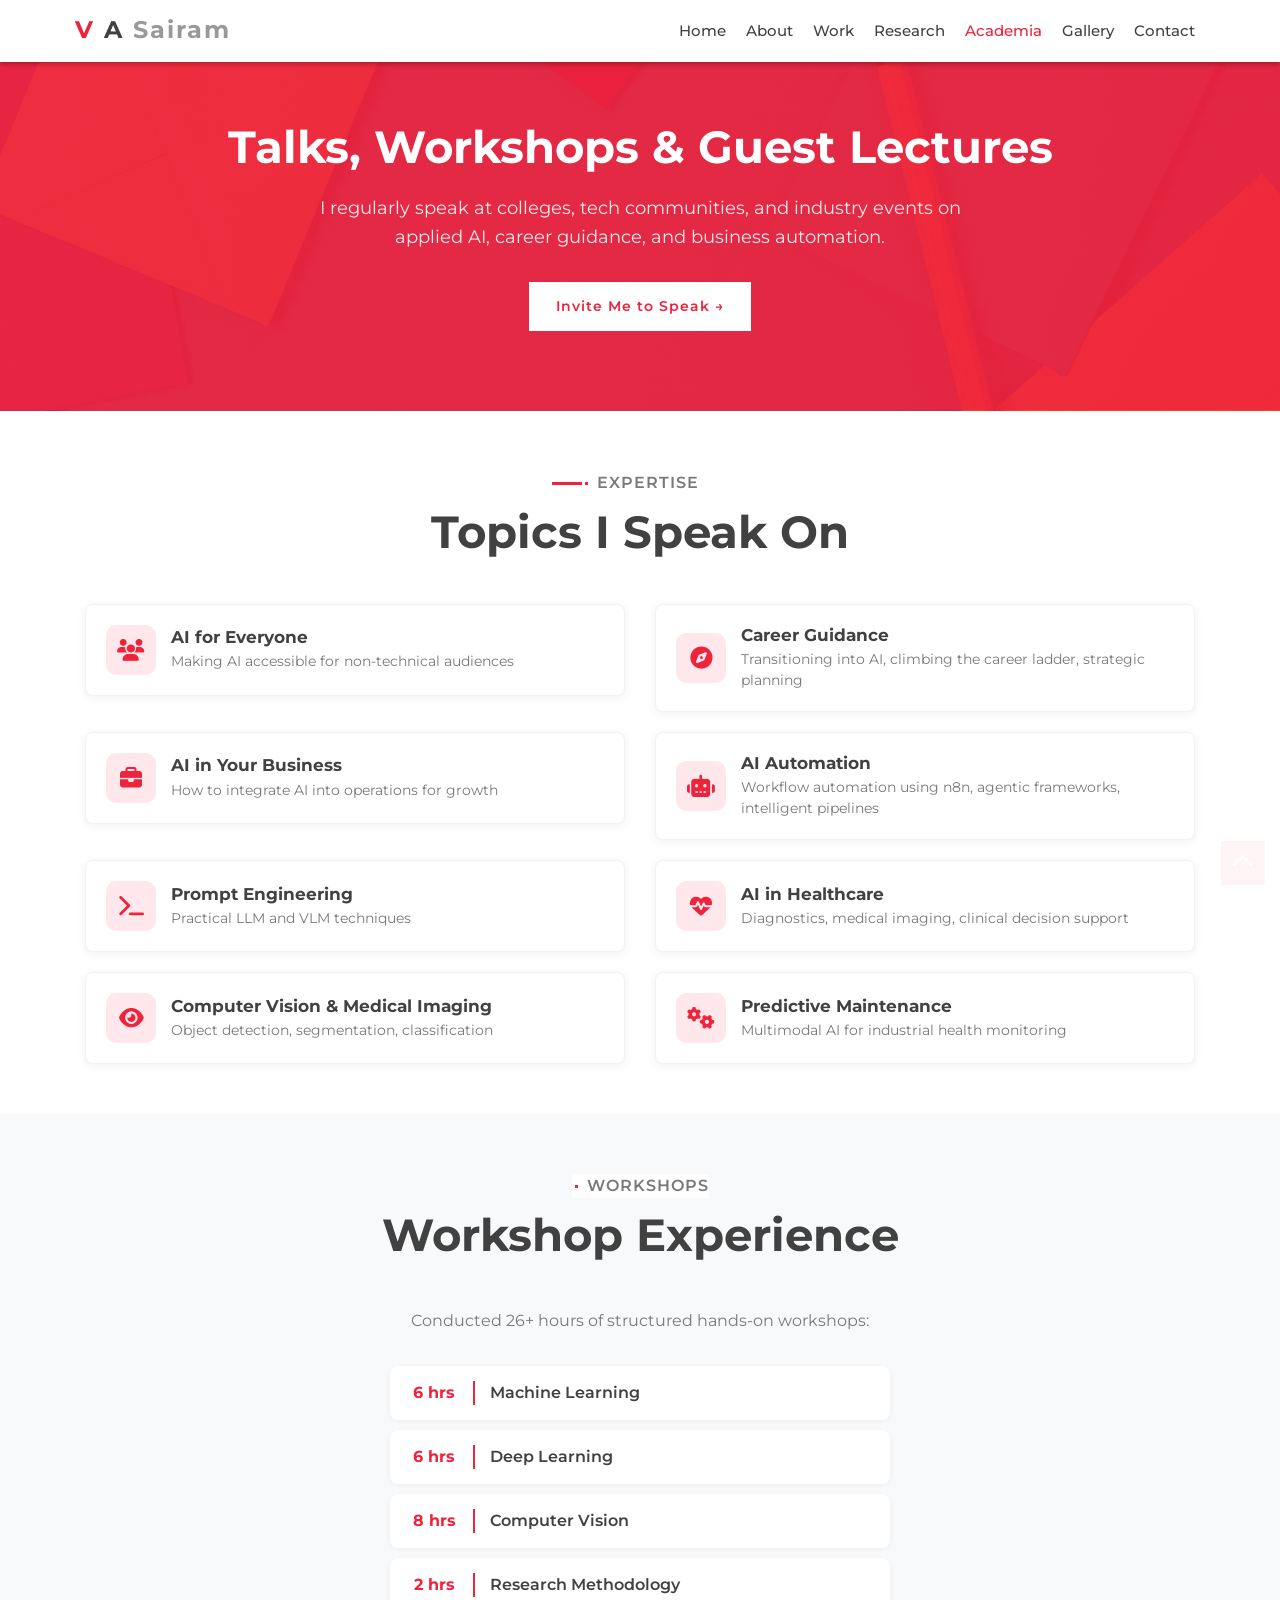
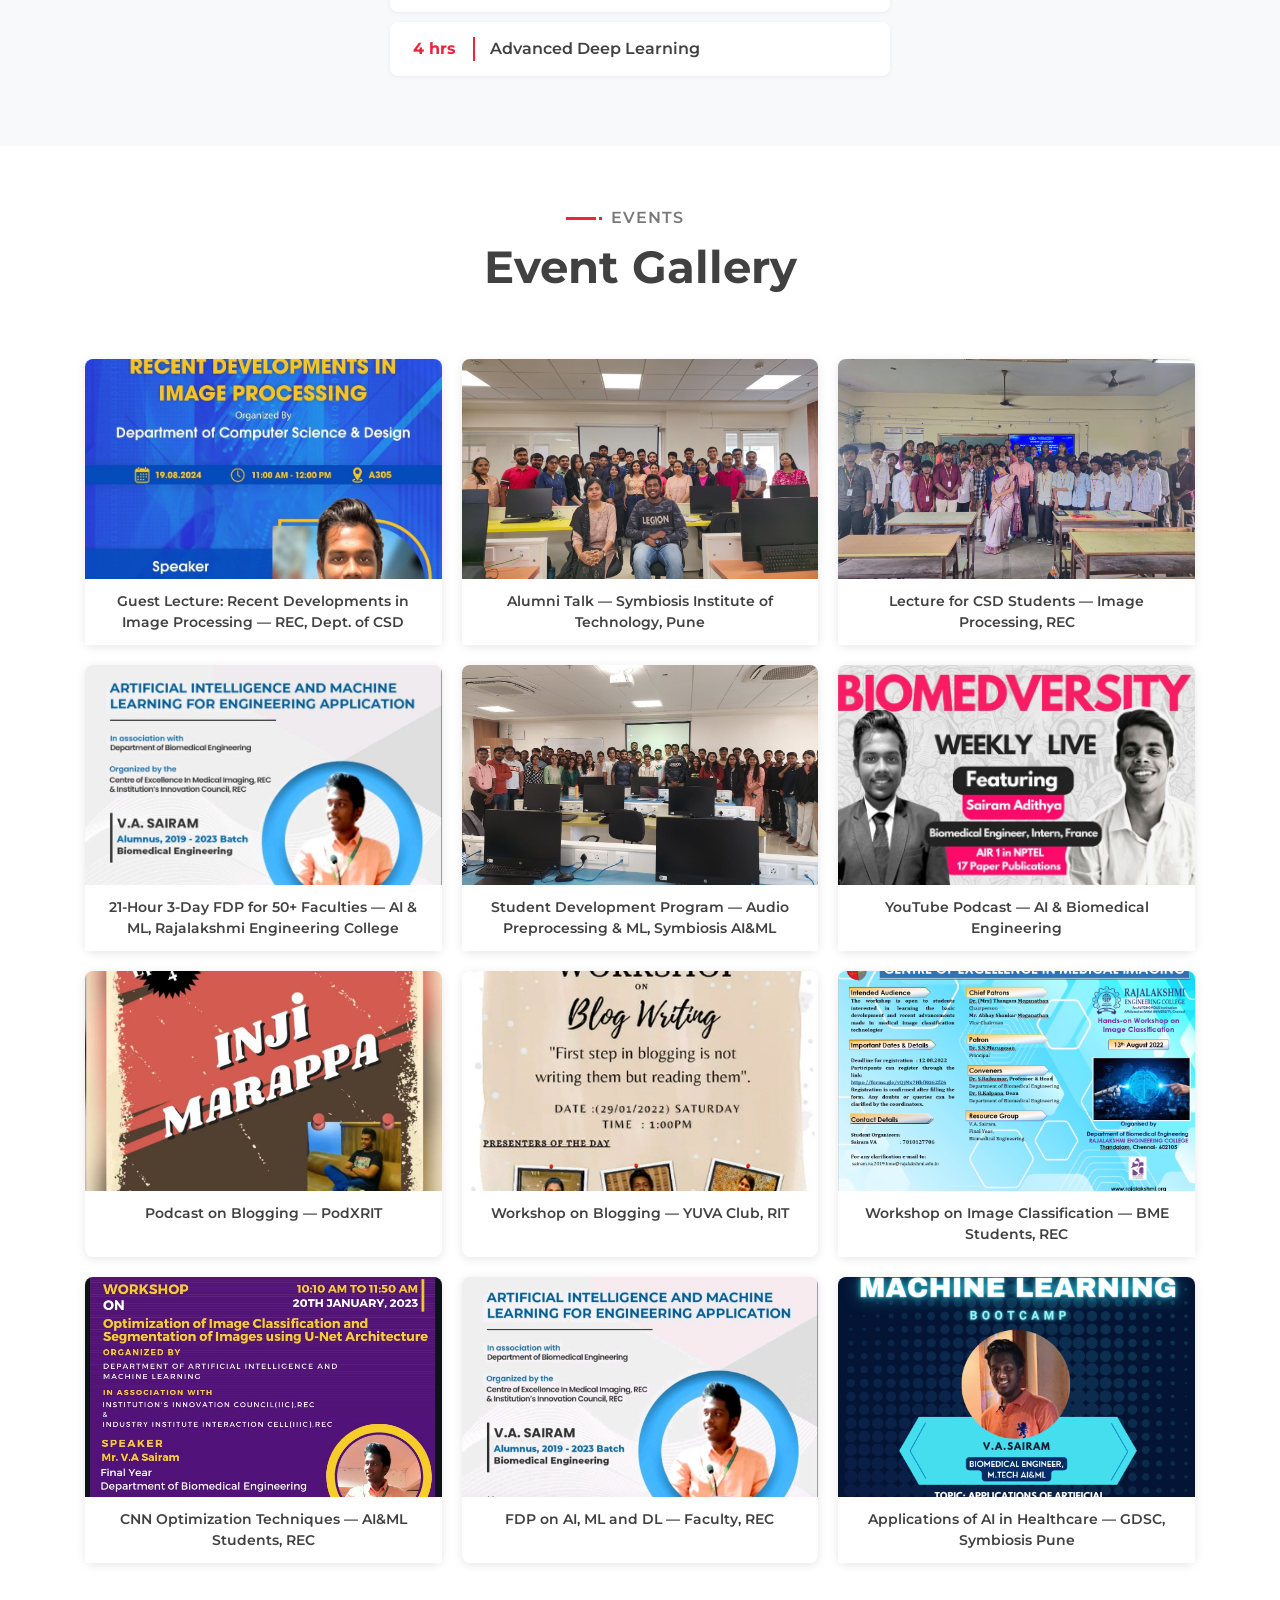
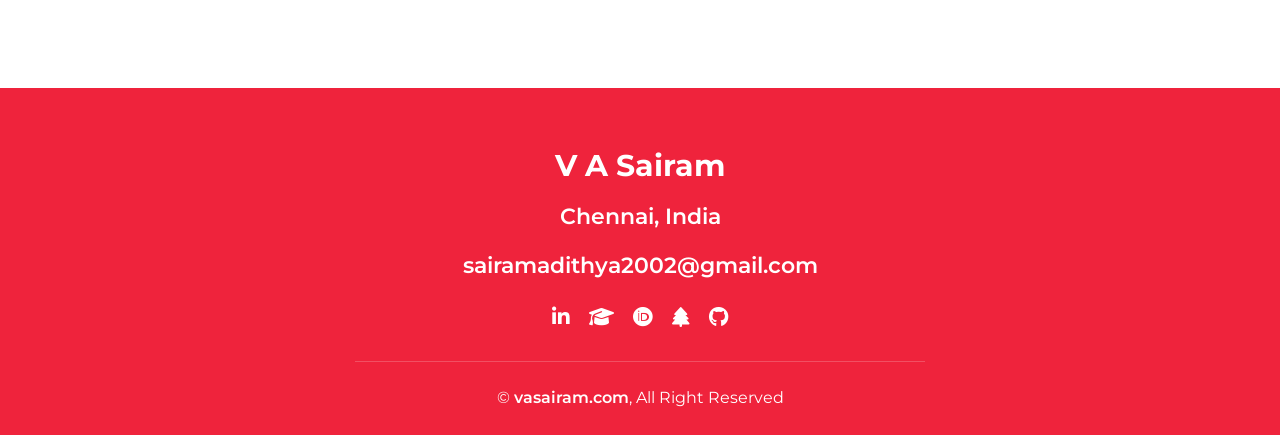
==== academia.html @ c2f7ed70 "Complete portfolio overhaul: academia page, flip card hero, hover galleries - Nav: multi-color anima" ====
<!DOCTYPE html>
<html lang="en">
    <head>
        <meta charset="utf-8">
        <title>Academia — V A Sairam | Talks, Workshops &amp; Guest Lectures</title>
        <meta content="width=device-width, initial-scale=1.0" name="viewport">
        <meta content="V A Sairam — Academic talks, workshops, guest lectures on AI, ML, healthcare, business automation. 26+ hours of structured workshops. Available for speaking engagements." name="description">

        <!-- Favicon -->
        <link href="img/favicon.ico" rel="icon">

        <!-- Google Font -->
        <link href="https://fonts.googleapis.com/css2?family=Montserrat:wght@300;400;500;600;700&display=swap" rel="stylesheet">

        <!-- CSS Libraries -->
        <link href="https://stackpath.bootstrapcdn.com/bootstrap/4.4.1/css/bootstrap.min.css" rel="stylesheet">
        <link href="https://cdnjs.cloudflare.com/ajax/libs/font-awesome/6.5.0/css/all.min.css" rel="stylesheet">
        <link href="lib/animate/animate.min.css" rel="stylesheet">
        <link href="lib/owlcarousel/assets/owl.carousel.min.css" rel="stylesheet">
        <link href="lib/lightbox/css/lightbox.min.css" rel="stylesheet">

        <!-- Template Stylesheet -->
        <link href="css/style.css" rel="stylesheet">
    </head>

    <body>
        <!-- Nav Bar Start -->
        <div class="navbar navbar-expand-lg bg-light navbar-light nav-sticky">
            <div class="container-fluid">
                <a href="index.html" class="navbar-brand logo-animated">
                    <span class="logo-v">V</span> <span class="logo-a">A</span> <span class="logo-sairam">Sairam</span>
                </a>
                <button type="button" class="navbar-toggler" data-toggle="collapse" data-target="#navbarCollapse">
                    <span class="navbar-toggler-icon"></span>
                </button>
                <div class="collapse navbar-collapse justify-content-between" id="navbarCollapse">
                    <div class="navbar-nav ml-auto">
                        <a href="index.html#home" class="nav-item nav-link">Home</a>
                        <a href="index.html#about" class="nav-item nav-link">About</a>
                        <a href="index.html#experience" class="nav-item nav-link">Work</a>
                        <a href="index.html#research" class="nav-item nav-link">Research</a>
                        <a href="academia.html" class="nav-item nav-link active">Academia</a>
                        <a href="index.html#gallery" class="nav-item nav-link">Gallery</a>
                        <a href="index.html#contact" class="nav-item nav-link">Contact</a>
                    </div>
                </div>
            </div>
        </div>
        <!-- Nav Bar End -->

        <!-- Header Section Start -->
        <div class="academia-hero">
            <div class="container text-center">
                <h1>Talks, Workshops &amp; Guest Lectures</h1>
                <p class="academia-hero-subtitle">I regularly speak at colleges, tech communities, and industry events on applied AI, career guidance, and business automation.</p>
                <a class="btn" href="index.html#contact">Invite Me to Speak &rarr;</a>
            </div>
        </div>
        <!-- Header Section End -->

        <!-- Topics Section Start -->
        <div class="academia-topics">
            <div class="container">
                <div class="section-header text-center">
                    <p>Expertise</p>
                    <h2>Topics I Speak On</h2>
                </div>
                <div class="row">
                    <div class="col-lg-6 col-md-6">
                        <div class="topic-card">
                            <div class="topic-icon"><i class="fas fa-users"></i></div>
                            <div class="topic-text">
                                <h3>AI for Everyone</h3>
                                <p>Making AI accessible for non-technical audiences</p>
                            </div>
                        </div>
                    </div>
                    <div class="col-lg-6 col-md-6">
                        <div class="topic-card">
                            <div class="topic-icon"><i class="fas fa-compass"></i></div>
                            <div class="topic-text">
                                <h3>Career Guidance</h3>
                                <p>Transitioning into AI, climbing the career ladder, strategic planning</p>
                            </div>
                        </div>
                    </div>
                    <div class="col-lg-6 col-md-6">
                        <div class="topic-card">
                            <div class="topic-icon"><i class="fas fa-briefcase"></i></div>
                            <div class="topic-text">
                                <h3>AI in Your Business</h3>
                                <p>How to integrate AI into operations for growth</p>
                            </div>
                        </div>
                    </div>
                    <div class="col-lg-6 col-md-6">
                        <div class="topic-card">
                            <div class="topic-icon"><i class="fas fa-robot"></i></div>
                            <div class="topic-text">
                                <h3>AI Automation</h3>
                                <p>Workflow automation using n8n, agentic frameworks, intelligent pipelines</p>
                            </div>
                        </div>
                    </div>
                    <div class="col-lg-6 col-md-6">
                        <div class="topic-card">
                            <div class="topic-icon"><i class="fas fa-terminal"></i></div>
                            <div class="topic-text">
                                <h3>Prompt Engineering</h3>
                                <p>Practical LLM and VLM techniques</p>
                            </div>
                        </div>
                    </div>
                    <div class="col-lg-6 col-md-6">
                        <div class="topic-card">
                            <div class="topic-icon"><i class="fas fa-heartbeat"></i></div>
                            <div class="topic-text">
                                <h3>AI in Healthcare</h3>
                                <p>Diagnostics, medical imaging, clinical decision support</p>
                            </div>
                        </div>
                    </div>
                    <div class="col-lg-6 col-md-6">
                        <div class="topic-card">
                            <div class="topic-icon"><i class="fas fa-eye"></i></div>
                            <div class="topic-text">
                                <h3>Computer Vision &amp; Medical Imaging</h3>
                                <p>Object detection, segmentation, classification</p>
                            </div>
                        </div>
                    </div>
                    <div class="col-lg-6 col-md-6">
                        <div class="topic-card">
                            <div class="topic-icon"><i class="fas fa-cogs"></i></div>
                            <div class="topic-text">
                                <h3>Predictive Maintenance</h3>
                                <p>Multimodal AI for industrial health monitoring</p>
                            </div>
                        </div>
                    </div>
                </div>
            </div>
        </div>
        <!-- Topics Section End -->

        <!-- Workshop Experience Start -->
        <div class="workshop-experience">
            <div class="container">
                <div class="section-header text-center">
                    <p>Workshops</p>
                    <h2>Workshop Experience</h2>
                </div>
                <p class="text-center" style="font-size: 16px; color: #797979; max-width: 700px; margin: 0 auto 30px; line-height: 1.8;">
                    Conducted 26+ hours of structured hands-on workshops:
                </p>
                <div class="row justify-content-center">
                    <div class="col-lg-8">
                        <div class="workshop-list">
                            <div class="workshop-item">
                                <div class="workshop-hours">6 hrs</div>
                                <div class="workshop-name">Machine Learning</div>
                            </div>
                            <div class="workshop-item">
                                <div class="workshop-hours">6 hrs</div>
                                <div class="workshop-name">Deep Learning</div>
                            </div>
                            <div class="workshop-item">
                                <div class="workshop-hours">8 hrs</div>
                                <div class="workshop-name">Computer Vision</div>
                            </div>
                            <div class="workshop-item">
                                <div class="workshop-hours">2 hrs</div>
                                <div class="workshop-name">Research Methodology</div>
                            </div>
                            <div class="workshop-item">
                                <div class="workshop-hours">4 hrs</div>
                                <div class="workshop-name">Advanced Deep Learning</div>
                            </div>
                        </div>
                    </div>
                </div>
            </div>
        </div>
        <!-- Workshop Experience End -->

        <!-- Event Gallery Start -->
        <div class="event-gallery">
            <div class="container">
                <div class="section-header text-center">
                    <p>Events</p>
                    <h2>Event Gallery</h2>
                </div>
                <div class="gallery-grid">
                    <div class="gallery-item">
                        <img src="img/guest-lecture-image-processing.png" alt="Guest Lecture" loading="lazy">
                        <div class="caption">Guest Lecture: Recent Developments in Image Processing — REC, Dept. of CSD</div>
                    </div>
                    <div class="gallery-item">
                        <img src="img/symbi-alumni-lecture.jpeg" alt="Alumni Talk" loading="lazy">
                        <div class="caption">Alumni Talk — Symbiosis Institute of Technology, Pune</div>
                    </div>
                    <div class="gallery-item">
                        <img src="img/csd-image-processing-lecture.jpeg" alt="CSD Lecture" loading="lazy">
                        <div class="caption">Lecture for CSD Students — Image Processing, REC</div>
                    </div>
                    <div class="gallery-item">
                        <img src="img/fdp-aiml.jpg" alt="FDP AI&ML" loading="lazy">
                        <div class="caption">21-Hour 3-Day FDP for 50+ Faculties — AI &amp; ML, Rajalakshmi Engineering College</div>
                    </div>
                    <div class="gallery-item">
                        <img src="img/sdp-audio-processing.jpg" alt="SDP Audio" loading="lazy">
                        <div class="caption">Student Development Program — Audio Preprocessing &amp; ML, Symbiosis AI&amp;ML</div>
                    </div>
                    <div class="gallery-item">
                        <img src="img/my-podcast.jpg" alt="Podcast" loading="lazy">
                        <div class="caption">YouTube Podcast — AI &amp; Biomedical Engineering</div>
                    </div>
                    <div class="gallery-item">
                        <img src="img/brochure-1.jpg" alt="Podcast Brochure" loading="lazy">
                        <div class="caption">Podcast on Blogging — PodXRIT</div>
                    </div>
                    <div class="gallery-item">
                        <img src="img/brochure-2.png" alt="Workshop Brochure" loading="lazy">
                        <div class="caption">Workshop on Blogging — YUVA Club, RIT</div>
                    </div>
                    <div class="gallery-item">
                        <img src="img/brochure-3.png" alt="Workshop Brochure" loading="lazy">
                        <div class="caption">Workshop on Image Classification — BME Students, REC</div>
                    </div>
                    <div class="gallery-item">
                        <img src="img/brochure-4.jpg" alt="CNN Brochure" loading="lazy">
                        <div class="caption">CNN Optimization Techniques — AI&amp;ML Students, REC</div>
                    </div>
                    <div class="gallery-item">
                        <img src="img/brochure-5.jpg" alt="FDP Brochure" loading="lazy">
                        <div class="caption">FDP on AI, ML and DL — Faculty, REC</div>
                    </div>
                    <div class="gallery-item">
                        <img src="img/brochure-6.png" alt="GDSC Talk" loading="lazy">
                        <div class="caption">Applications of AI in Healthcare — GDSC, Symbiosis Pune</div>
                    </div>
                </div>
            </div>
        </div>
        <!-- Event Gallery End -->

        <!-- Footer Start -->
        <div class="footer wow fadeIn" data-wow-delay="0.3s">
            <div class="container-fluid">
                <div class="container">
                    <div class="footer-info">
                        <h2>V A Sairam</h2>
                        <h3>Chennai, India</h3>
                        <div class="footer-menu">
                            <p>sairamadithya2002@gmail.com</p>
                        </div>
                        <div class="footer-social">
                            <a href="https://www.linkedin.com/in/sairamadithya/" target="_blank"><i class="fab fa-linkedin-in"></i></a>
                            <a href="https://scholar.google.com/citations?user=adjGK0oAAAAJ&hl=en&oi=ao" target="_blank"><i class="fas fa-graduation-cap"></i></a>
                            <a href="https://orcid.org/0000-0003-0550-8244" target="_blank"><i class="fab fa-orcid"></i></a>
                            <a href="https://linktr.ee/sairamadithya" target="_blank"><i class="fas fa-tree"></i></a>
                            <a href="https://github.com/sairamadithya" target="_blank"><i class="fab fa-github"></i></a>
                        </div>
                    </div>
                </div>
                <div class="container copyright">
                    <p>&copy; <a href="#">vasairam.com</a>, All Right Reserved</p>
                </div>
            </div>
        </div>
        <!-- Footer End -->

        <a href="#" class="btn back-to-top"><i class="fa fa-chevron-up"></i></a>

        <!-- JavaScript Libraries -->
        <script src="https://code.jquery.com/jquery-3.4.1.min.js"></script>
        <script src="https://stackpath.bootstrapcdn.com/bootstrap/4.4.1/js/bootstrap.bundle.min.js"></script>
        <script src="lib/easing/easing.min.js"></script>
        <script src="lib/wow/wow.min.js"></script>
        <script src="lib/waypoints/waypoints.min.js"></script>
        <script src="lib/lightbox/js/lightbox.min.js"></script>

        <script>
            // Init WOW.js
            new WOW().init();

            // Back to top
            $(window).scroll(function () {
                if ($(this).scrollTop() > 200) {
                    $('.back-to-top').fadeIn('slow');
                } else {
                    $('.back-to-top').fadeOut('slow');
                }
            });
            $('.back-to-top').click(function () {
                $('html, body').animate({scrollTop: 0}, 1500, 'easeInOutExpo');
                return false;
            });
        </script>
    </body>
</html>
---- css/style.css ----
/*******************************/
/********* General CSS *********/
/*******************************/
body {
    color: #797979;
    background: #ffffff;
    font-family: 'Montserrat', sans-serif;
}

h1,
h2,
h3,
h4,
h5,
h6 {
    color: #414141;
}

a {
    color: #313131;
    transition: .3s;
}

a:hover,
a:active,
a:focus {
    color: #EF233C;
    outline: none;
    text-decoration: none;
}

.btn:focus,
.form-control:focus {
    box-shadow: none;
}

.container-fluid {
    max-width: 1366px;
}

.btn {
    padding: 12px 25px;
    font-size: 14px;
    font-weight: 600;
    letter-spacing: 1px;
    color: #ffffff;
    background: #EF233C;
    border: 2px solid transparent;
    border-radius: 0;
    box-shadow: inset 0 0 0 50px #EF233C;
    transition: ease-out 0.3s;
    -webkit-transition: ease-out 0.3s;
    -moz-transition: ease-out 0.3s;
}

.btn:hover {
    color: #EF233C;
    background: transparent;
    box-shadow: inset 0 0 0 0 #EF233C;
    border-color: #EF233C;
}

.btn-ghost {
    color: #EF233C;
    background: transparent;
    border: 2px solid #EF233C;
    box-shadow: none;
}

.btn-ghost:hover {
    color: #ffffff;
    background: #EF233C;
    box-shadow: inset 0 0 0 50px #EF233C;
    border-color: #EF233C;
}

#loader {
    position: fixed;
    top: 0;
    right: 0;
    bottom: 0;
    left: 0;
    display: flex;
    align-items: center;
    justify-content: center;
    background: #ffffff;
    opacity: 0;
    visibility: hidden;
    -webkit-transition: opacity .3s ease-out, visibility 0s linear .3s;
    -o-transition: opacity .3s ease-out, visibility 0s linear .3s;
    transition: opacity .3s ease-out, visibility 0s linear .3s;
    z-index: 999;
}

#loader.show {
    -webkit-transition: opacity .6s ease-out, visibility 0s linear 0s;
    -o-transition: opacity .6s ease-out, visibility 0s linear 0s;
    transition: opacity .6s ease-out, visibility 0s linear 0s;
    visibility: visible;
    opacity: 1;
}

#loader .loader {
    position: relative;
    width: 45px;
    height: 45px;
    border: 5px solid #dddddd;
    border-top: 5px solid #EF233C;
    border-radius: 50%;
    -webkit-animation: spin 2s linear infinite;
    animation: spin 2s linear infinite;
}

@-webkit-keyframes spin {
    0% { -webkit-transform: rotate(0deg); }
    100% { -webkit-transform: rotate(360deg); }
}

@keyframes spin {
    0% { transform: rotate(0deg); }
    100% { transform: rotate(360deg); }
}

.back-to-top {
    position: fixed;
    display: none;
    width: 44px;
    height: 44px;
    padding: 8px 0;
    text-align: center;
    line-height: 1;
    font-size: 22px;
    right: 15px;
    bottom: 15px;
    z-index: 9;
}

.back-to-top i {
    color: #ffffff;
}

.back-to-top:hover i {
    color: #414141;
}


/**********************************/
/*********** Nav Bar CSS **********/
/**********************************/
.navbar {
    position: relative;
    transition: .5s;
    z-index: 999;
}

.navbar.nav-sticky {
    position: fixed;
    top: 0;
    width: 100%;
    box-shadow: 0 2px 5px rgba(0, 0, 0, .3);
}

.navbar .navbar-brand {
    margin: 0;
    font-size: 24px;
    line-height: 0px;
    font-weight: 700;
    letter-spacing: 2px;
    transition: .5s;
}

.navbar .navbar-brand img {
    max-width: 100%;
    max-height: 40px;
}

.navbar .dropdown-menu {
    margin-top: 0;
    border: 0;
    border-radius: 0;
    background: #f8f9fa;
}

/* Logo multi-color */
.navbar-brand .logo-v {
    color: #EF233C;
}
.navbar-brand .logo-a {
    color: #ffffff;
}
.navbar-brand .logo-sairam {
    color: rgba(255, 255, 255, 0.7);
}

/* Logo shimmer animation */
@keyframes logo-glow {
    0%, 100% { text-shadow: 0 0 5px rgba(239, 35, 60, 0.0); }
    50% { text-shadow: 0 0 15px rgba(239, 35, 60, 0.4), 0 0 30px rgba(239, 35, 60, 0.2); }
}

.logo-animated {
    animation: logo-glow 3s ease-in-out 1;
}

/* Sticky navbar logo colors */
.navbar.nav-sticky .navbar-brand .logo-v {
    color: #EF233C;
}
.navbar.nav-sticky .navbar-brand .logo-a {
    color: #414141;
}
.navbar.nav-sticky .navbar-brand .logo-sairam {
    color: #999999;
}

@media (min-width: 992px) {
    .navbar {
        position: absolute;
        width: 100%;
        padding: 30px 60px;
        background: transparent !important;
        border-bottom: 1px dashed rgba(256, 256, 256, .2);
        z-index: 9;
    }

    .navbar.nav-sticky {
        padding: 10px 60px;
        background: #ffffff !important;
    }

    .navbar .navbar-brand {
        color: #ffffff;
    }

    .navbar.nav-sticky .navbar-brand {
        color: #EF233C;
    }

    .navbar-light .navbar-nav .nav-link,
    .navbar-light .navbar-nav .nav-link:focus {
        padding: 10px 10px 8px 10px;
        color: #ffffff;
        font-size: 15px;
        font-weight: 500;
    }

    .navbar-light.nav-sticky .navbar-nav .nav-link,
    .navbar-light.nav-sticky .navbar-nav .nav-link:focus {
        color: #414141;
    }

    .navbar-light .navbar-nav .nav-link:hover,
    .navbar-light .navbar-nav .nav-link.active {
        color: #111111;
    }

    .navbar-light.nav-sticky .navbar-nav .nav-link:hover,
    .navbar-light.nav-sticky .navbar-nav .nav-link.active {
        color: #EF233C;
    }
}

@media (max-width: 991.98px) {
    .navbar {
        padding: 15px;
        background: #ffffff !important;
    }

    .navbar .navbar-brand {
        color: #EF233C;
    }

    .navbar .navbar-brand .logo-a {
        color: #414141;
    }

    .navbar .navbar-brand .logo-sairam {
        color: #999999;
    }

    .navbar .navbar-nav {
        margin-top: 15px;
    }

    .navbar a.nav-link {
        padding: 5px;
    }

    .navbar .dropdown-menu {
        box-shadow: none;
    }
}


/*******************************/
/********** Hero CSS ***********/
/*******************************/
.hero {
    position: relative;
    width: 100%;
    margin-bottom: 80px;
    padding: 120px 0 0 0;
    overflow: hidden;
    background: linear-gradient(rgba(239, 35, 60, .95), rgba(239, 35, 60, .95)), url(../img/hero-bg.jpg);
    background-position: center;
    background-repeat: no-repeat;
    background-size: cover;
}

.hero .container-fluid {
    padding: 0;
}

.hero .hero-image {
    position: relative;
    text-align: right;
    padding-right: 75px;
}

.hero .hero-content {
    position: relative;
    padding-left: 75px;
    display: flex;
    align-items: flex-start;
    justify-content: center;
    flex-direction: column;
}

.hero .hero-text p {
    color: #ffffff;
    font-size: 25px;
    font-weight: 600;
    margin-bottom: 15px;
}

.hero .hero-text h1 {
    color: #ffffff;
    font-size: 60px;
    font-weight: 700;
    letter-spacing: 3px;
    margin-bottom: 15px;
}

.hero .hero-text h2 {
    display: inline-block;
    margin: 0;
    height: 35px;
    color: #ffffff;
    font-size: 35px;
    font-weight: 600;
}

.hero .hero-text .typed-text {
    display: none;
}

.hero .hero-text .typed-cursor {
    font-size: 35px;
    font-weight: 300;
    color: #ffffff;
}

.hero .hero-text .hero-subtitle {
    font-size: 22px;
    font-weight: 400;
    color: rgba(255, 255, 255, 0.9);
    margin-top: 20px;
    margin-bottom: 0;
    line-height: 1.5;
}

.hero .hero-btn .btn {
    margin-top: 35px;
    color: #EF233C;
    background: #ffffff;
    box-shadow: inset 0 0 0 50px #ffffff;
}

.hero .hero-btn .btn:hover {
    color: #ffffff;
    background: transparent;
    box-shadow: inset 0 0 0 0 #ffffff;
    border-color: #ffffff;
}

.hero .hero-btn .btn:first-child {
    margin-right: 10px;
}

/* Flip Card */
.flip-card {
    perspective: 1000px;
    width: 80%;
    max-width: 450px;
    height: 450px;
    margin-left: auto;
}

.flip-card-inner {
    position: relative;
    width: 100%;
    height: 100%;
    transition: transform 0.8s cubic-bezier(0.4, 0, 0.2, 1);
    transform-style: preserve-3d;
}

.flip-card-inner.flipped {
    transform: rotateY(180deg);
}

.flip-card-front,
.flip-card-back {
    position: absolute;
    width: 100%;
    height: 100%;
    backface-visibility: hidden;
    border-radius: 12px;
    overflow: hidden;
}

.flip-card-back {
    transform: rotateY(180deg);
}

.flip-card-front img,
.flip-card-back img {
    width: 100%;
    height: 100%;
    object-fit: cover;
}

@media (max-width: 991.98px) {
    .hero {
        padding-top: 60px;
    }

    .hero .hero-content {
        padding: 0 15px;
    }

    .hero .hero-text p {
        font-size: 20px;
    }

    .hero .hero-text h1 {
        font-size: 45px;
    }

    .hero .hero-text h2 {
        font-size: 25px;
        height: 25px;
    }

    .hero .hero-text .hero-subtitle {
        font-size: 16px;
    }

    .hero .hero-btn .btn {
        padding: 12px 30px;
        letter-spacing: 1px;
    }
}

@media (max-width: 767.98px) {
    .hero {
        padding-top: 60px;
        padding-bottom: 60px;
    }

    .hero,
    .hero .hero-text,
    .hero .hero-btn {
        width: 100%;
        text-align: center;
    }

    .hero .hero-text p {
        font-size: 18px;
    }

    .hero .hero-text h1 {
        font-size: 35px;
    }

    .hero .hero-text h2 {
        font-size: 22px;
        height: 22px;
    }

    .hero .hero-text .hero-subtitle {
        font-size: 15px;
    }

    .hero .hero-btn .btn {
        padding: 10px 15px;
        letter-spacing: 1px;
    }
}

@media (max-width: 575.98px) {
    .hero .hero-text p {
        font-size: 16px;
    }

    .hero .hero-text h1 {
        font-size: 30px;
    }

    .hero .hero-text h2 {
        font-size: 18px;
        height: 18px;
    }

    .hero .hero-text .hero-subtitle {
        font-size: 13px;
    }

    .hero .hero-btn .btn {
        padding: 8px 10px;
        letter-spacing: 0;
    }
}


/*******************************/
/******* Section Header ********/
/*******************************/
.section-header {
    position: relative;
    margin-bottom: 45px;
}

.section-header p {
    display: inline-block;
    margin: 0 30px;
    margin-bottom: 10px;
    padding-left: 15px;
    position: relative;
    font-size: 16px;
    font-weight: 600;
    letter-spacing: 1px;
    text-transform: uppercase;
    background: #ffffff;
}

.section-header p::before {
    position: absolute;
    content: "";
    height: 3px;
    top: 11px;
    right: 0;
    left: -30px;
    background: #EF233C;
    z-index: -1;
}

.section-header p::after {
    position: absolute;
    content: "";
    width: 3px;
    height: 3px;
    top: 11px;
    left: 3px;
    background: #EF233C;
    z-index: 1;
}

.section-header h2 {
    margin: 0;
    position: relative;
    font-size: 45px;
    font-weight: 700;
}

@media (max-width: 767.98px) {
    .section-header h2 {
        font-size: 30px;
    }
}


/*******************************/
/********** About CSS **********/
/*******************************/
.about {
    position: relative;
    width: 100%;
    margin: 0 0 45px 0;
}

.about .col-lg-6 {
    padding: 0;
}

.about .section-header {
    margin-bottom: 30px;
}

.about .about-img {
    position: relative;
    height: 100%;
}

.about .about-img img {
    position: relative;
    width: 100%;
    height: 100%;
    object-fit: cover;
}

.about .about-content {
    padding: 0 60px;
}

.about .about-text p {
    font-size: 16px;
}

.about .skills {
    margin-bottom: 30px;
}

.about .skill-name {
    margin-top: 15px;
}

.about .skill-name p {
    display: inline-block;
    margin-bottom: 5px;
    font-size: 16px;
    font-weight: 400;
}

.about .skill-name p:last-child {
    float: right;
}

.about .progress {
    height: 10px;
    border-radius: 10px;
    background: #dddddd;
}

.about .progress .progress-bar {
    width: 0px;
    background: #EF233C;
    border-radius: 10px;
    transition: 2s;
}

.about .about-text a.btn {
    margin-top: 15px;
}

@media (max-width: 991.98px) {
    .about .about-content {
        padding: 45px 15px 0 15px;
    }
}


/*******************************/
/******* Experience CSS ********/
/*******************************/
.experience {
    position: relative;
    padding: 45px 0 15px 0;
}

.experience .timeline {
    position: relative;
    width: 100%;
}

.experience .timeline::after {
    content: '';
    position: absolute;
    width: 2px;
    background: #EF233C;
    top: 0;
    bottom: 0;
    left: 50%;
    margin-left: -1px;
}

.experience .timeline .timeline-item {
    position: relative;
    background: inherit;
    width: 50%;
    margin-bottom: 30px;
}

.experience .timeline .timeline-item.left {
    left: 0;
    padding-right: 30px;
}

.experience .timeline .timeline-item.right {
    left: 50%;
    padding-left: 30px;
}

.experience .timeline .timeline-item::after {
    content: '';
    position: absolute;
    width: 16px;
    height: 16px;
    top: 48px;
    right: -8px;
    background: #ffffff;
    border: 2px solid #EF233C;
    border-radius: 16px;
    z-index: 1;
}

.experience .timeline .timeline-item.right::after {
    left: -8px;
}

.experience .timeline .timeline-item::before {
  content: '';
  position: absolute;
  width: 0;
  height: 0;
  top: 46px;
  right: 10px;
  z-index: 1;
  border: 10px solid;
  border-color: transparent transparent transparent #dddddd;
}

.experience .timeline .timeline-item.right::before {
  left: 10px;
  border-color: transparent #dddddd transparent transparent;
}

.experience .timeline .timeline-date {
    position: absolute;
    width: 100%;
    top: 44px;
    font-size: 16px;
    font-weight: 600;
    color: #EF233C;
    text-transform: uppercase;
    letter-spacing: 1px;
    z-index: 1;
}

.experience .timeline .timeline-item.left .timeline-date {
    text-align: left;
    left: calc(100% + 55px);
}

.experience .timeline .timeline-item.right .timeline-date {
    text-align: right;
    right: calc(100% + 55px);
}

.experience .timeline .timeline-text {
    padding: 30px;
    background: #ffffff;
    position: relative;
    border-right: 5px solid #dddddd;
    box-shadow: 0 0 60px rgba(0, 0, 0, .08);
}

.experience .timeline .timeline-item.right .timeline-text {
    border-right: none;
    border-left: 5px solid #dddddd;
}

.experience .timeline .timeline-text h2 {
    margin: 0 0 5px 0;
    font-size: 22px;
    font-weight: 600;
}

.experience .timeline .timeline-text h4 {
    margin: 0 0 10px 0;
    font-size: 16px;
    font-style: italic;
    font-weight: 400;
}

.experience .timeline .timeline-text p {
    margin: 0;
    font-size: 16px;
}

@media (max-width: 767.98px) {
    .experience .timeline::after {
        left: 8px;
    }

    .experience .timeline .timeline-item {
        width: 100%;
        padding-left: 38px;
    }

    .experience .timeline .timeline-item.left {
        padding-right: 0;
    }

    .experience .timeline .timeline-item.right {
        left: 0%;
        padding-left: 38px;
    }

    .experience .timeline .timeline-item.left::after,
    .experience .timeline .timeline-item.right::after {
        left: 0;
    }

    .experience .timeline .timeline-item.left::before,
    .experience .timeline .timeline-item.right::before {
        left: 18px;
        border-color: transparent #dddddd transparent transparent;
    }

    .experience .timeline .timeline-item.left .timeline-date,
    .experience .timeline .timeline-item.right .timeline-date {
        position: relative;
        top: 0;
        right: auto;
        left: 0;
        text-align: left;
        margin-bottom: 10px;
    }

    .experience .timeline .timeline-item.left .timeline-text,
    .experience .timeline .timeline-item.right .timeline-text {
        border-right: none;
        border-left: 5px solid #dddddd;
    }
}


/*******************************/
/********* Service CSS *********/
/*******************************/
.service {
    position: relative;
    width: 100%;
    padding: 45px 0 15px 0;
}

.service .service-item {
    position: relative;
    margin-bottom: 30px;
    display: flex;
    align-items: center;
    box-shadow: inset 0 0 0 0 transparent;
    transition: ease-out 0.5s;
}

.service .service-item:hover {
    box-shadow: inset 800px 0 0 0 #EF233C;
}

.service .service-icon {
    position: relative;
    width: 150px;
    min-height: 150px;
    display: flex;
    align-items: center;
    justify-content: center;
    border: 1px solid #EF233C;
    background: #ffffff;
}

.service .service-icon i {
    position: relative;
    font-size: 60px;
    color: #EF233C;
    transition: .3s;
}

.service .service-item:hover i {
    font-size: 75px;
}

.service .service-text {
    position: relative;
    width: calc(100% - 120px);
    padding: 0 30px;
}

.service .service-text h3 {
    margin-bottom: 10px;
    font-size: 20px;
    font-weight: 600;
    transition: 1s;
}

.service .service-text p {
    margin: 0;
    font-size: 16px;
    transition: 1s;
}

.service .service-item:hover .service-text h3,
.service .service-item:hover .service-text p {
    color: #ffffff;
}

@media (max-width: 575.98px) {
    .service .service-text h3 {
        font-size: 16px;
        margin-bottom: 5px;
    }

    .service .service-text p {
        font-size: 14px;
    }
}


/*******************************/
/*********** Team CSS **********/
/*******************************/
.team {
    position: relative;
    width: 100%;
    padding: 45px 0 15px 0;
}

.team .team-item {
    position: relative;
    background: #ffffff;
    margin-bottom: 30px;
    display: flex;
    align-items: center;
    justify-content: flex-start;
    box-shadow: inset 0 0 0 0 transparent;
    transition: ease-out 0.5s;
}

.team .team-img {
    position: relative;
    width: 50%;
    overflow: hidden;
}

.team .team-img img {
    position: relative;
    width: 100%;
    transition: .5s;
}

.team .team-text {
    position: relative;
    width: 50%;
    padding: 0 30px;
}

.team .team-text h2 {
    color: #EF233C;
    font-size: 18px;
    font-weight: 600;
    margin-bottom: 5px;
    transition: 1s;
}

.team .team-text h4 {
    font-size: 14px;
    font-weight: 600;
    margin-bottom: 15px;
    transition: 1s;
}

.team .team-text p {
    margin-bottom: 20px;
    transition: 1s;
}

.team .team-social {
    position: relative;
    display: flex;
    align-items: center;
    justify-content: flex-start;
}

.team .team-social a.btn {
    width: 35px;
    height: 35px;
    padding: 0;
    display: flex;
    align-items: center;
    justify-content: center;
    font-size: 14px;
    font-weight: normal;
    margin-right: 5px;
}

.team .team-item:hover {
    box-shadow: inset 800px 0 0 0 #EF233C;
}

.team .team-item:hover .team-img img {
    transform: scale(1.2);
}

.team .team-item:hover .team-text h2,
.team .team-item:hover .team-text h4,
.team .team-item:hover .team-text p {
    color: #ffffff;
}

.team .team-item:hover .team-social a.btn {
    background: #ffffff;
}

.team .team-item:hover .team-social a.btn:hover {
    border-color: #ffffff;
}

@media(max-width: 575.98px) {
    .team .team-text {
        padding: 0 15px;
    }

    .team .team-text h2 {
        font-size: 16px;
        margin-bottom: 0;
    }

    .team .team-text h4 {
        margin-bottom: 5px;
    }

    .team .team-text p {
        font-size: 14px;
        line-height: 18px;
        margin-bottom: 10px;
    }
}


/*******************************/
/******* Testimonial CSS *******/
/*******************************/
.testimonial {
    position: relative;
    margin: 45px 0;
    padding: 90px 0;
    background: #EF233C;
}

.testimonial .container {
    max-width: 900px;
}

.testimonial .section-header {
    margin-bottom: 20px;
}

.testimonial .section-header p::before,
.testimonial .section-header p::after {
    background: #ffffff;
}

.testimonial .testimonial-icon {
    margin-bottom: 45px;
    text-align: center;
}

.testimonial .testimonial-icon i {
    font-size: 60px;
    color: rgba(256, 256, 256, .5);
}

.testimonial .testimonial-item {
    position: relative;
    margin: 0 15px;
    text-align: center;
}

.testimonial .testimonial-img {
    position: relative;
    margin-bottom: 15px;
    z-index: 1;
}

.testimonial .testimonial-item img {
    margin: 0 auto;
    width: 120px;
    padding: 10px;
    border: 5px dotted #ffffff;
    border-radius: 100px;
}

.testimonial .testimonial-text {
    position: relative;
    margin-top: -70px;
    padding: 65px 35px 30px 35px;
    text-align: center;
    background: #ffffff;
    border-radius: 500px;
}

.testimonial .testimonial-item p {
    font-size: 18px;
    font-style: italic;
}

.testimonial .testimonial-text h3 {
    color: #EF233C;
    font-size: 18px;
    font-weight: 600;
    margin-bottom: 10px;
}

.testimonial .testimonial-text h4 {
    color: #666666;
    font-size: 14px;
    margin-bottom: 0;
}

.testimonial .owl-dots {
    margin-top: 15px;
    text-align: center;
}

.testimonial .owl-dot {
    display: inline-block;
    margin: 0 5px;
    width: 12px;
    height: 12px;
    border-radius: 50%;
    background: rgba(256, 256, 256, .5);
}

.testimonial .owl-dot.active {
    background: #ffffff;
}

.testimonial .owl-nav {
    position: absolute;
    top: 50%;
    width: 100%;
    display: flex;
    justify-content: space-between;
    pointer-events: none;
    transform: translateY(-50%);
    padding: 0 10px;
}

.testimonial .owl-nav button {
    pointer-events: auto;
    width: 40px;
    height: 40px;
    background: rgba(255, 255, 255, 0.3) !important;
    border-radius: 50%;
    display: flex;
    align-items: center;
    justify-content: center;
    transition: .3s;
}

.testimonial .owl-nav button:hover {
    background: #ffffff !important;
}

.testimonial .owl-nav button span {
    font-size: 0;
}

.testimonial .owl-nav button i {
    font-size: 18px;
    color: #ffffff;
}

.testimonial .owl-nav button:hover i {
    color: #EF233C;
}


/*******************************/
/********* Contact CSS *********/
/*******************************/
.contact {
    position: relative;
    width: 100%;
    margin: 45px 0;
    background: #EF233C;
}

.contact .container-fluid {
    background: url(../img/contact.jpeg) left center no-repeat;
    background-size: contain;
}

.contact .contact-form {
    position: relative;
    padding: 90px 0 90px 45px;
    background: #EF233C;
}

.contact .contact-form input {
    color: #ffffff;
    padding: 15px 0;
    background: none;
    border-radius: 0;
    border: none;
    border-bottom: 1px solid rgba(256, 256, 256, .5);
}

.contact .contact-form textarea {
    color: #ffffff;
    height: 90px;
    padding: 15px 0;
    background: none;
    border-radius: 0;
    border: none;
    border-bottom: 1px solid rgba(256, 256, 256, .5);
}

.contact .contact-form .form-control::placeholder {
    color: #ffffff;
    opacity: 1;
}

.contact .contact-form .form-control:-ms-input-placeholder,
.contact .contact-form .form-control::-ms-input-placeholder {
    color: #ffffff;
}

.contact .contact-form .btn {
    margin-top: 35px;
    color: #EF233C;
    background: #ffffff;
    box-shadow: inset 0 0 0 50px #ffffff;
}

.contact .contact-form .btn:hover {
    color: #ffffff;
    background: transparent;
    box-shadow: inset 0 0 0 0 #ffffff;
    border-color: #ffffff;
}

.contact .help-block ul {
    margin: 0;
    padding: 0;
    list-style-type: none;
    font-size: 14px;
    font-style: italic;
    color: #ffffff;
}

@media (max-width: 767.98px) {
    .contact .container-fluid {
        background: none;
    }

    .contact .contact-form {
        padding: 90px 0;
    }
}


/*******************************/
/********* Footer CSS **********/
/*******************************/
.footer {
    position: relative;
    margin-top: 45px;
    background: #EF233C;
}

.footer .container-fluid {
    padding: 60px 0 0 0;
}

.footer .footer-info {
    position: relative;
    width: 100%;
    text-align: center;
}

.footer .footer-info h2 {
    margin-bottom: 20px;
    font-size: 30px;
    font-weight: 700;
    color: #ffffff;
}

.footer .footer-info h3 {
    margin-bottom: 25px;
    font-size: 22px;
    font-weight: 600;
    color: #ffffff;
}

.footer .footer-menu {
    width: 100%;
    display: flex;
    justify-content: center;
}

.footer .footer-menu p {
    color: #ffffff;
    font-size: 22px;
    font-weight: 600;
    line-height: 20px;
    padding: 0 15px;
    border-right: 1px solid #ffffff;
}

.footer .footer-menu p:last-child {
    border: none;
}

.footer .footer-social {
    position: relative;
    margin-top: 15px;
}

.footer .footer-social a {
    display: inline-block;
}

.footer .footer-social a i {
    margin-right: 15px;
    font-size: 20px;
    color: #ffffff;
    transition: .3s;
}

.footer .footer-social a:last-child i {
    margin: 0;
}

.footer .footer-social a:hover i {
    color: #414141;
}

.footer .copyright {
    position: relative;
    text-align: center;
    margin-top: 30px;
    padding-top: 25px;
    padding-bottom: 25px;
}

.footer .copyright::before {
    position: absolute;
    content: "";
    width: 50%;
    height: 1px;
    top: 0;
    left: 25%;
    background: rgba(256, 256, 256, .2);
}

.footer .copyright p {
    margin: 0;
    color: #ffffff;
}

.footer .copyright .col-md-6:last-child p {
    text-align: right;
}

.footer .copyright p a {
    color: #ffffff;
    font-weight: 600;
}

.footer .copyright p a:hover {
    color: #414141;
}

@media (max-width: 575.98px) {
    .footer .footer-info h2 {
        margin-bottom: 20px;
        font-size: 20px;
        font-weight: 600;
    }

    .footer .footer-info h3 {
        margin-bottom: 20px;
        font-size: 16px;
    }

    .footer .footer-menu p {
        font-size: 16px;
        line-height: 16px;
        padding: 0 5px;
    }
}


/*******************************/
/****** Tech Stack CSS *********/
/*******************************/
.tech-stack {
    position: relative;
    width: 100%;
    padding: 45px 0;
    background: #f8f9fa;
}

.tech-stack .skills-grid {
    display: flex;
    flex-wrap: wrap;
    justify-content: center;
    gap: 12px;
    max-width: 900px;
    margin: 0 auto;
}

.tech-stack .skill-pill {
    display: inline-flex;
    align-items: center;
    padding: 8px 16px;
    background: #ffffff;
    border: 1px solid #e0e0e0;
    border-radius: 20px;
    font-size: 14px;
    font-weight: 500;
    color: #414141;
    transition: all 0.3s ease;
}

.tech-stack .skill-pill:hover {
    background: #EF233C;
    color: #ffffff;
    border-color: #EF233C;
    transform: translateY(-2px);
    box-shadow: 0 4px 12px rgba(239, 35, 60, 0.3);
}

.tech-stack .skill-pill i {
    margin-right: 6px;
    font-size: 16px;
    color: #EF233C;
}

.tech-stack .skill-pill:hover i {
    color: #ffffff;
}


/*******************************/
/***** Achievement Cards *******/
/*******************************/
.achievements-section {
    position: relative;
    width: 100%;
    padding: 45px 0 15px 0;
}

.achievement-card {
    display: flex;
    align-items: flex-start;
    padding: 20px;
    margin-bottom: 20px;
    background: #ffffff;
    border-radius: 8px;
    border: 1px solid rgba(0, 0, 0, 0.05);
    box-shadow: 0 2px 15px rgba(0, 0, 0, 0.08);
    transition: box-shadow 0.3s ease;
    position: relative;
    cursor: pointer;
}

.achievement-card:hover {
    box-shadow: 0 5px 20px rgba(0, 0, 0, 0.12);
    z-index: 10;
}

.achievement-card .achievement-img {
    flex-shrink: 0;
    width: 100px;
    height: 100px;
    margin-right: 15px;
    border-radius: 8px;
    overflow: visible;
    position: relative;
}

.achievement-card .achievement-img img {
    width: 100px;
    height: 100px;
    object-fit: cover;
    border-radius: 8px;
    transition: all 0.4s ease;
    cursor: pointer;
}

/* Hover-to-enlarge popup for achievement images */
.achievement-card .achievement-img:hover img {
    position: fixed;
    top: 50%;
    left: 50%;
    transform: translate(-50%, -50%);
    width: 70vw;
    max-width: 600px;
    height: auto;
    max-height: 80vh;
    z-index: 1000;
    border-radius: 12px;
    box-shadow: 0 20px 60px rgba(0,0,0,0.5);
}

.achievement-card .achievement-img:hover::before {
    content: '';
    position: fixed;
    top: 0;
    left: 0;
    right: 0;
    bottom: 0;
    background: rgba(0,0,0,0.7);
    z-index: 999;
}

.achievement-card .achievement-content h3 {
    font-size: 17px;
    font-weight: 700;
    margin-bottom: 6px;
    color: #414141;
}

.achievement-card .achievement-content p {
    font-size: 14px;
    margin: 0;
    line-height: 1.5;
    color: #797979;
}

@media (max-width: 575.98px) {
    .achievement-card .achievement-img {
        width: 70px;
        height: 70px;
    }

    .achievement-card .achievement-img img {
        width: 70px;
        height: 70px;
    }

    .achievement-card .achievement-content h3 {
        font-size: 15px;
    }
}


/*******************************/
/******** Gallery CSS **********/
/*******************************/
.gallery {
    position: relative;
    width: 100%;
    padding: 45px 0;
}

.gallery-grid {
    display: grid;
    grid-template-columns: repeat(3, 1fr);
    gap: 20px;
    padding: 20px 0;
}

@media (max-width: 992px) {
    .gallery-grid {
        grid-template-columns: repeat(2, 1fr);
    }
}

@media (max-width: 576px) {
    .gallery-grid {
        grid-template-columns: 1fr;
    }
}

.gallery-item {
    border-radius: 8px;
    overflow: visible;
    box-shadow: 0 2px 10px rgba(0, 0, 0, 0.1);
    transition: transform 0.3s ease, box-shadow 0.3s ease;
    position: relative;
    cursor: pointer;
}

.gallery-item:hover {
    box-shadow: 0 8px 25px rgba(0, 0, 0, 0.15);
    z-index: 10;
}

.gallery-item img {
    width: 100%;
    height: 220px;
    object-fit: cover;
    display: block;
    border-radius: 8px 8px 0 0;
    transition: all 0.4s ease;
}

/* Hover-to-enlarge popup for gallery images */
.gallery-item:hover img {
    position: fixed;
    top: 50%;
    left: 50%;
    transform: translate(-50%, -50%);
    width: 70vw;
    max-width: 700px;
    height: auto;
    max-height: 80vh;
    z-index: 1000;
    border-radius: 12px;
    box-shadow: 0 20px 60px rgba(0,0,0,0.5);
}

.gallery-item:hover::before {
    content: '';
    position: fixed;
    top: 0;
    left: 0;
    right: 0;
    bottom: 0;
    background: rgba(0,0,0,0.7);
    z-index: 999;
}

.gallery-item .caption {
    padding: 12px 15px;
    font-size: 14px;
    font-weight: 600;
    text-align: center;
    background: #ffffff;
    color: #414141;
}


/*******************************/
/***** Academia Teaser CSS *****/
/*******************************/
.academia-teaser {
    position: relative;
    width: 100%;
    padding: 45px 0;
    background: #f8f9fa;
}

.academia-card {
    background: #ffffff;
    border-radius: 8px;
    overflow: hidden;
    box-shadow: 0 2px 15px rgba(0, 0, 0, 0.08);
    margin-bottom: 30px;
    transition: transform 0.3s ease, box-shadow 0.3s ease;
}

.academia-card:hover {
    transform: translateY(-5px);
    box-shadow: 0 8px 25px rgba(0, 0, 0, 0.15);
}

.academia-card-img {
    width: 100%;
    height: 200px;
    overflow: hidden;
}

.academia-card-img img {
    width: 100%;
    height: 100%;
    object-fit: cover;
    transition: transform 0.3s ease;
}

.academia-card:hover .academia-card-img img {
    transform: scale(1.05);
}

.academia-card-text {
    padding: 20px;
}

.academia-card-text h3 {
    font-size: 18px;
    font-weight: 700;
    margin-bottom: 8px;
    color: #414141;
}

.academia-card-text p {
    font-size: 14px;
    color: #797979;
    margin: 0;
    line-height: 1.5;
}


/*******************************/
/***** Open Source CSS **********/
/*******************************/
.opensource {
    position: relative;
    width: 100%;
    padding: 45px 0;
}

.pypi-card {
    background: #ffffff;
    border: 1px solid rgba(0, 0, 0, 0.05);
    border-radius: 8px;
    padding: 25px 20px;
    margin-bottom: 30px;
    text-align: center;
    box-shadow: 0 2px 15px rgba(0, 0, 0, 0.08);
    transition: transform 0.3s ease, box-shadow 0.3s ease;
}

.pypi-card:hover {
    transform: translateY(-5px);
    box-shadow: 0 8px 25px rgba(0, 0, 0, 0.15);
}

.pypi-card .pypi-icon {
    margin-bottom: 15px;
}

.pypi-card .pypi-icon i {
    font-size: 40px;
    color: #EF233C;
}

.pypi-card h3 {
    font-size: 18px;
    font-weight: 700;
    margin-bottom: 8px;
    color: #414141;
}

.pypi-card p {
    font-size: 14px;
    color: #797979;
    margin: 0;
}


/*******************************/
/***** Academia Page CSS *******/
/*******************************/
.academia-hero {
    background: linear-gradient(rgba(239, 35, 60, .95), rgba(239, 35, 60, .95)), url(../img/hero-bg.jpg);
    background-position: center;
    background-size: cover;
    padding: 120px 0 80px;
}

.academia-hero h1 {
    color: #ffffff;
    font-size: 45px;
    font-weight: 700;
    margin-bottom: 20px;
}

.academia-hero .academia-hero-subtitle {
    color: rgba(255, 255, 255, 0.9);
    font-size: 18px;
    max-width: 700px;
    margin: 0 auto 30px;
    line-height: 1.6;
}

.academia-hero .btn {
    color: #EF233C;
    background: #ffffff;
    box-shadow: inset 0 0 0 50px #ffffff;
}

.academia-hero .btn:hover {
    color: #ffffff;
    background: transparent;
    box-shadow: inset 0 0 0 0 #ffffff;
    border-color: #ffffff;
}

/* Topic cards */
.academia-topics {
    padding: 60px 0 30px;
}

.topic-card {
    display: flex;
    align-items: center;
    padding: 20px;
    margin-bottom: 20px;
    background: #ffffff;
    border-radius: 8px;
    border: 1px solid rgba(0, 0, 0, 0.05);
    box-shadow: 0 2px 10px rgba(0, 0, 0, 0.06);
    transition: transform 0.3s ease, box-shadow 0.3s ease;
}

.topic-card:hover {
    transform: translateY(-3px);
    box-shadow: 0 5px 20px rgba(0, 0, 0, 0.12);
}

.topic-card .topic-icon {
    width: 50px;
    height: 50px;
    min-width: 50px;
    display: flex;
    align-items: center;
    justify-content: center;
    background: rgba(239, 35, 60, 0.1);
    border-radius: 10px;
    margin-right: 15px;
}

.topic-card .topic-icon i {
    font-size: 22px;
    color: #EF233C;
}

.topic-card .topic-text h3 {
    font-size: 17px;
    font-weight: 700;
    margin-bottom: 4px;
    color: #414141;
}

.topic-card .topic-text p {
    font-size: 14px;
    color: #797979;
    margin: 0;
}

/* Workshop experience */
.workshop-experience {
    padding: 60px 0;
    background: #f8f9fa;
}

.workshop-list {
    max-width: 500px;
    margin: 0 auto;
}

.workshop-item {
    display: flex;
    align-items: center;
    padding: 15px 20px;
    margin-bottom: 10px;
    background: #ffffff;
    border-radius: 8px;
    box-shadow: 0 1px 5px rgba(0, 0, 0, 0.06);
}

.workshop-item .workshop-hours {
    min-width: 65px;
    font-size: 16px;
    font-weight: 700;
    color: #EF233C;
    text-align: center;
    padding-right: 15px;
    border-right: 2px solid #EF233C;
    margin-right: 15px;
}

.workshop-item .workshop-name {
    font-size: 16px;
    font-weight: 600;
    color: #414141;
}

/* Event gallery */
.event-gallery {
    padding: 60px 0;
}
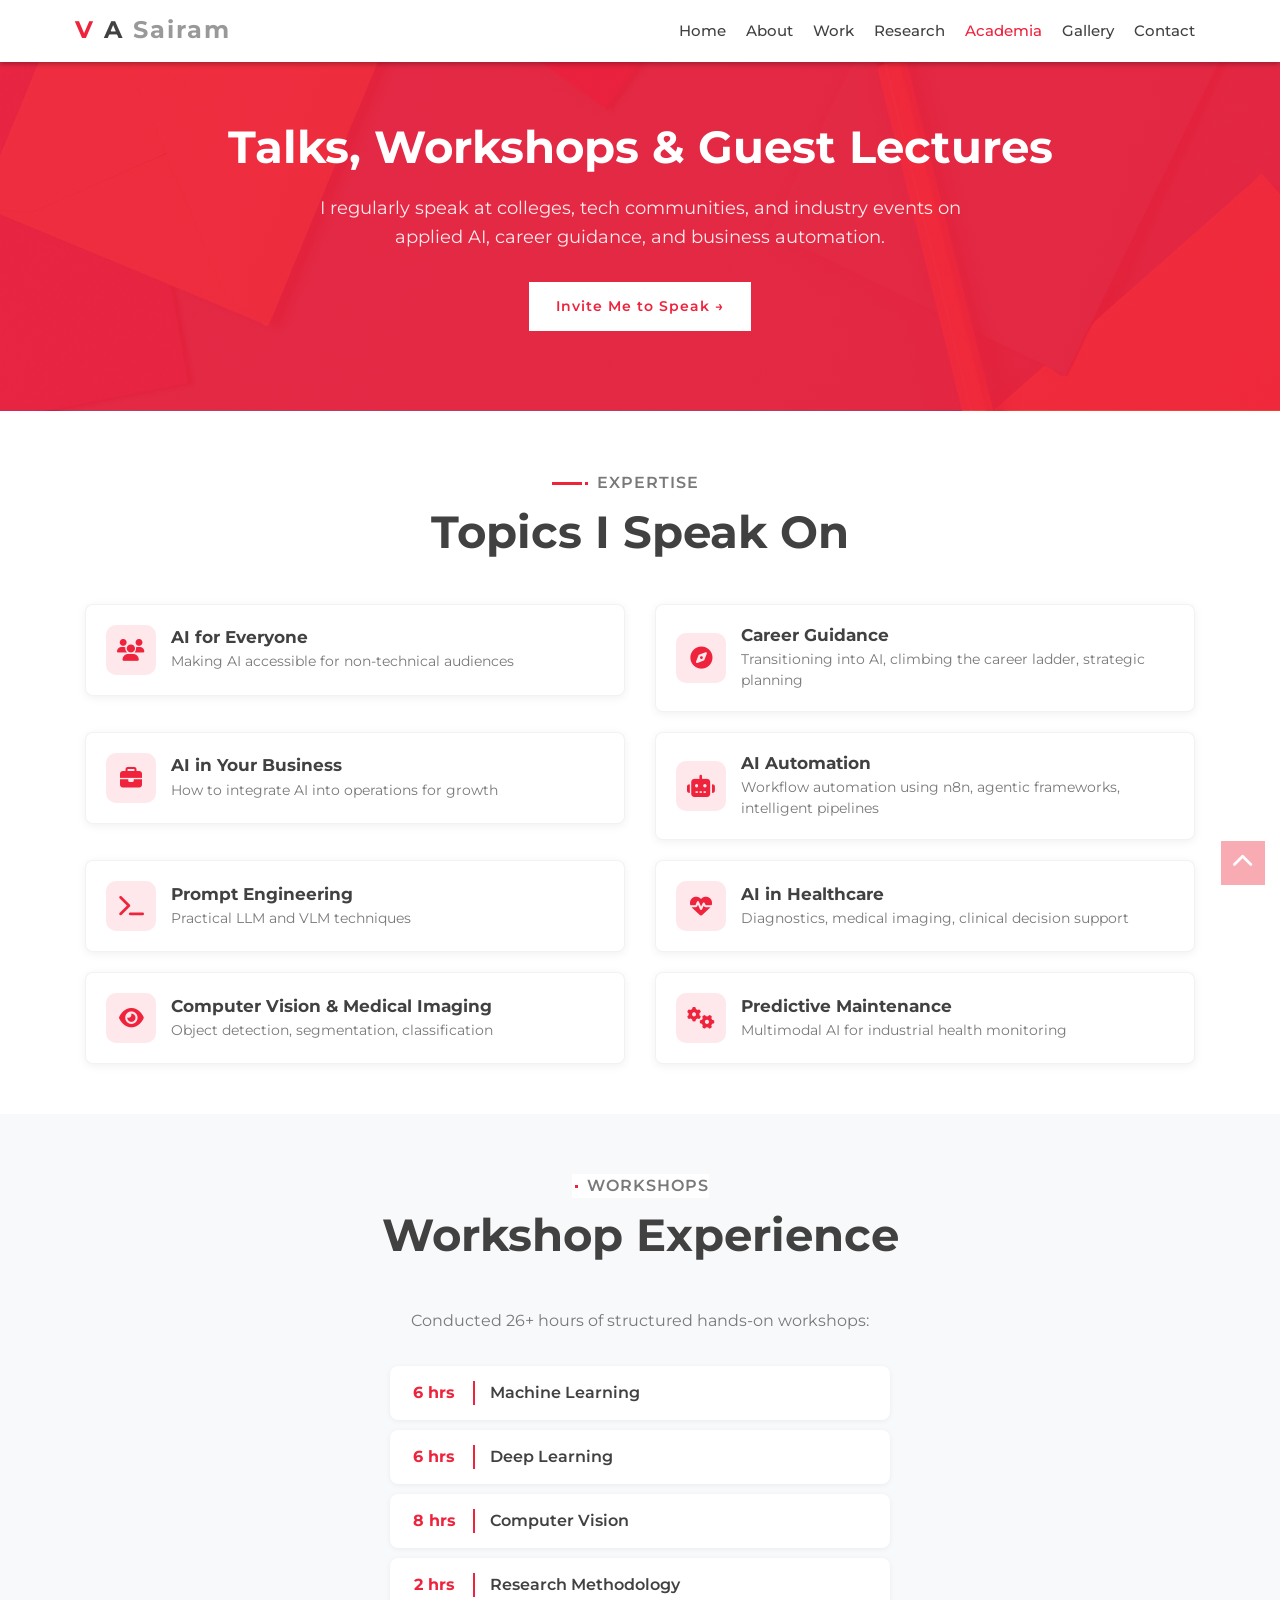
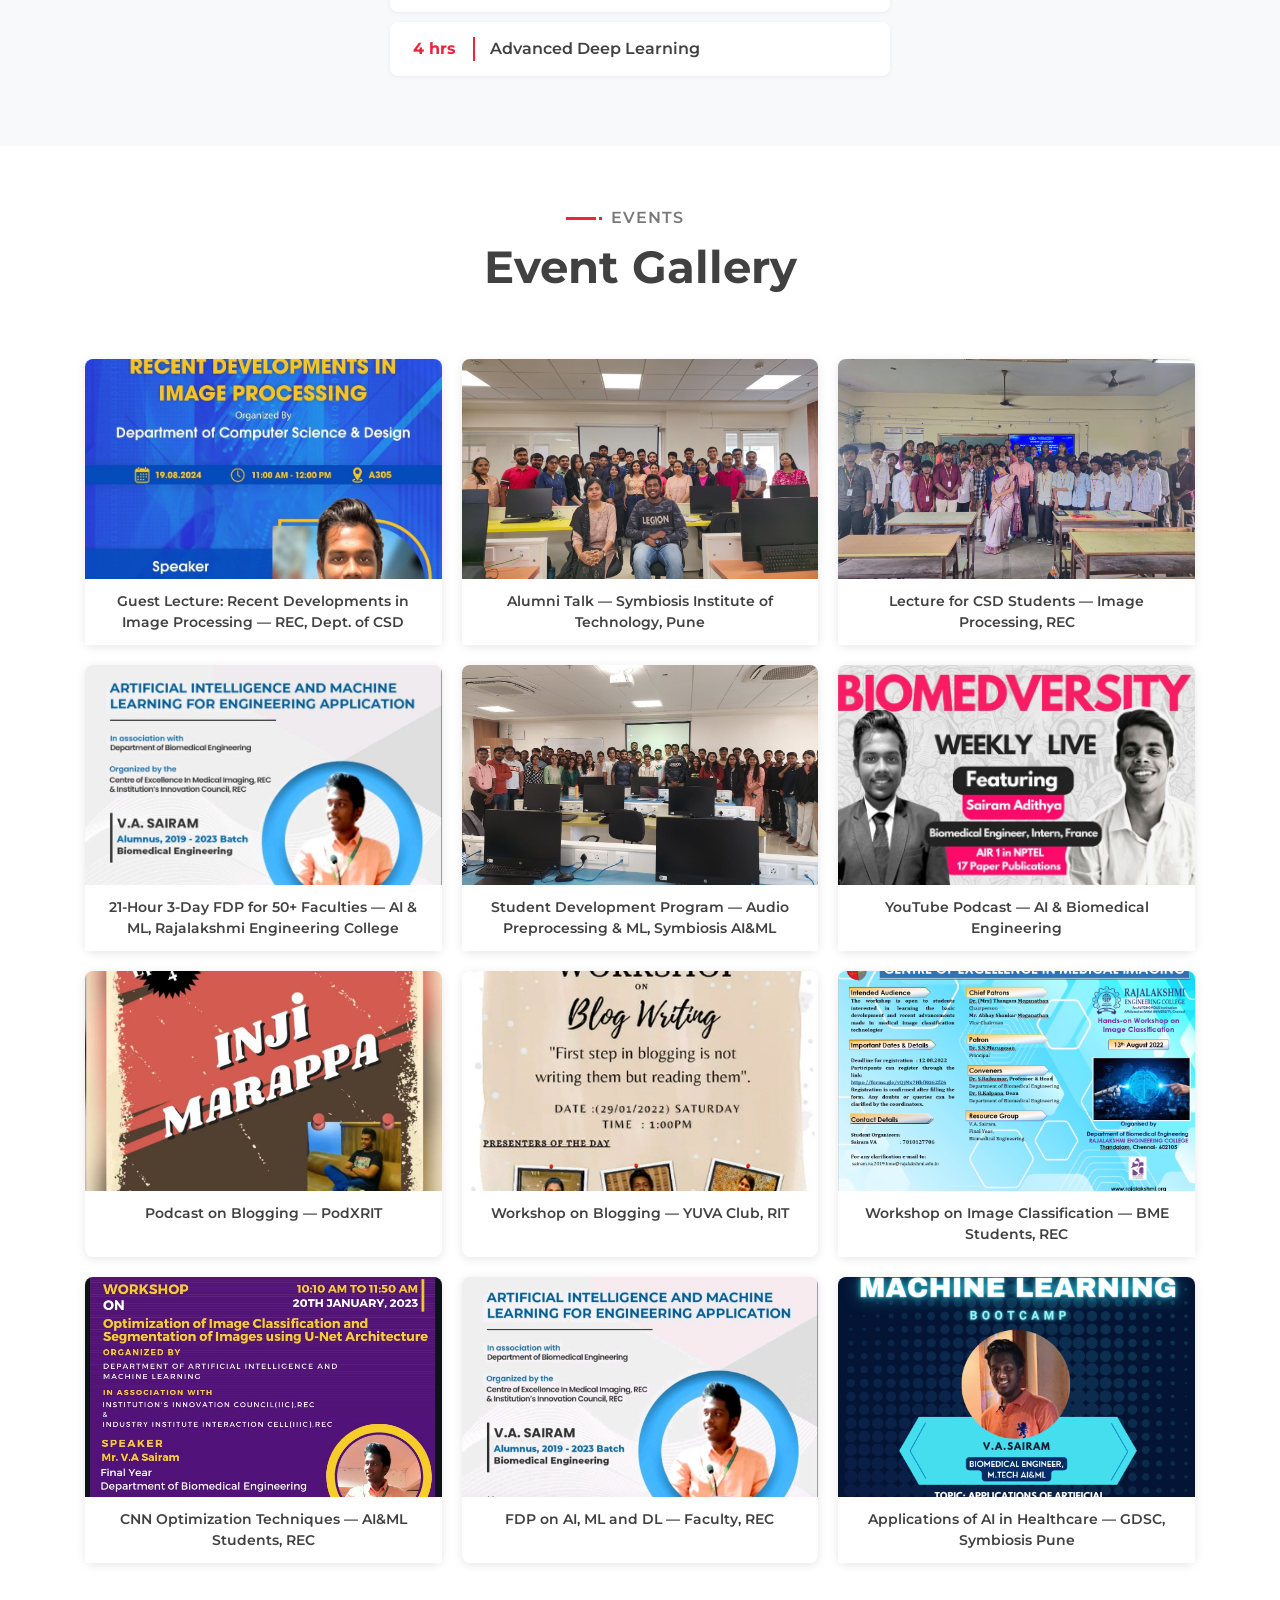
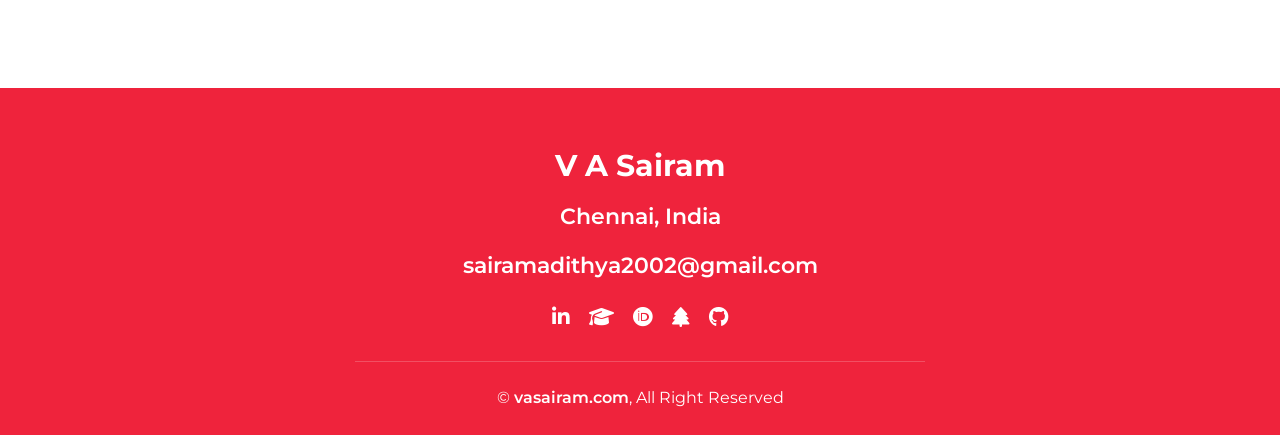
==== commit 048ff1a7: "UI fixes: larger hero images, click-to-expand lightbox, bigger carousel arrows - Hero flip card: inc" ====
--- a/academia.html
+++ b/academia.html
@@ -296,6 +296,27 @@
                 $('html, body').animate({scrollTop: 0}, 1500, 'easeInOutExpo');
                 return false;
             });
+
+            // Click-to-expand lightbox for gallery images
+            $(document).on('click', '.gallery-item img', function (e) {
+                e.stopPropagation();
+                var src = $(this).attr('src');
+                var overlay = $('<div class="image-lightbox-overlay"><img src="' + src + '" alt="Expanded view"></div>');
+                $('body').append(overlay);
+                $('body').css('overflow', 'hidden');
+            });
+
+            $(document).on('click', '.image-lightbox-overlay', function () {
+                $(this).remove();
+                $('body').css('overflow', '');
+            });
+
+            $(document).on('keydown', function (e) {
+                if (e.key === 'Escape') {
+                    $('.image-lightbox-overlay').remove();
+                    $('body').css('overflow', '');
+                }
+            });
         </script>
     </body>
 </html>
--- a/css/style.css
+++ b/css/style.css
@@ -390,9 +390,9 @@
 /* Flip Card */
 .flip-card {
     perspective: 1000px;
-    width: 80%;
-    max-width: 450px;
-    height: 450px;
+    width: 90%;
+    max-width: 550px;
+    height: 550px;
     margin-left: auto;
 }
 
@@ -1137,28 +1137,31 @@
 .testimonial .owl-nav {
     position: absolute;
     top: 50%;
-    width: 100%;
+    width: calc(100% + 80px);
+    left: -40px;
     display: flex;
     justify-content: space-between;
     pointer-events: none;
     transform: translateY(-50%);
-    padding: 0 10px;
+    padding: 0;
 }
 
 .testimonial .owl-nav button {
     pointer-events: auto;
-    width: 40px;
-    height: 40px;
-    background: rgba(255, 255, 255, 0.3) !important;
+    width: 55px;
+    height: 55px;
+    background: rgba(255, 255, 255, 0.25) !important;
     border-radius: 50%;
     display: flex;
     align-items: center;
     justify-content: center;
     transition: .3s;
+    border: 2px solid rgba(255, 255, 255, 0.4);
 }
 
 .testimonial .owl-nav button:hover {
-    background: #ffffff !important;
+    background: rgba(255, 255, 255, 0.5) !important;
+    border-color: #ffffff;
 }
 
 .testimonial .owl-nav button span {
@@ -1166,12 +1169,12 @@
 }
 
 .testimonial .owl-nav button i {
-    font-size: 18px;
-    color: #ffffff;
+    font-size: 26px;
+    color: #cccccc;
 }
 
 .testimonial .owl-nav button:hover i {
-    color: #EF233C;
+    color: #ffffff;
 }
 
 
@@ -1489,138 +1492,119 @@
     cursor: pointer;
 }
 
-/* Hover-to-enlarge popup for achievement images */
-.achievement-card .achievement-img:hover img {
-    position: fixed;
-    top: 50%;
-    left: 50%;
-    transform: translate(-50%, -50%);
-    width: 70vw;
-    max-width: 600px;
-    height: auto;
-    max-height: 80vh;
-    z-index: 1000;
-    border-radius: 12px;
-    box-shadow: 0 20px 60px rgba(0,0,0,0.5);
-}
-
-.achievement-card .achievement-img:hover::before {
-    content: '';
+/* Achievement images use click-to-expand (JS lightbox) */
+
+.achievement-card .achievement-content h3 {
+    font-size: 17px;
+    font-weight: 700;
+    margin-bottom: 6px;
+    color: #414141;
+}
+
+.achievement-card .achievement-content p {
+    font-size: 14px;
+    margin: 0;
+    line-height: 1.5;
+    color: #797979;
+}
+
+@media (max-width: 575.98px) {
+    .achievement-card .achievement-img {
+        width: 70px;
+        height: 70px;
+    }
+
+    .achievement-card .achievement-img img {
+        width: 70px;
+        height: 70px;
+    }
+
+    .achievement-card .achievement-content h3 {
+        font-size: 15px;
+    }
+}
+
+
+/*******************************/
+/******** Gallery CSS **********/
+/*******************************/
+.gallery {
+    position: relative;
+    width: 100%;
+    padding: 45px 0;
+}
+
+.gallery-grid {
+    display: grid;
+    grid-template-columns: repeat(3, 1fr);
+    gap: 20px;
+    padding: 20px 0;
+}
+
+@media (max-width: 992px) {
+    .gallery-grid {
+        grid-template-columns: repeat(2, 1fr);
+    }
+}
+
+@media (max-width: 576px) {
+    .gallery-grid {
+        grid-template-columns: 1fr;
+    }
+}
+
+.gallery-item {
+    border-radius: 8px;
+    overflow: visible;
+    box-shadow: 0 2px 10px rgba(0, 0, 0, 0.1);
+    transition: transform 0.3s ease, box-shadow 0.3s ease;
+    position: relative;
+    cursor: pointer;
+}
+
+.gallery-item:hover {
+    box-shadow: 0 8px 25px rgba(0, 0, 0, 0.15);
+    transform: translateY(-3px);
+}
+
+.gallery-item img {
+    width: 100%;
+    height: 220px;
+    object-fit: cover;
+    display: block;
+    border-radius: 8px 8px 0 0;
+    transition: all 0.4s ease;
+}
+
+/* Image lightbox overlay (click-to-expand) */
+.image-lightbox-overlay {
     position: fixed;
     top: 0;
     left: 0;
     right: 0;
     bottom: 0;
-    background: rgba(0,0,0,0.7);
-    z-index: 999;
-}
-
-.achievement-card .achievement-content h3 {
-    font-size: 17px;
-    font-weight: 700;
-    margin-bottom: 6px;
-    color: #414141;
-}
-
-.achievement-card .achievement-content p {
-    font-size: 14px;
-    margin: 0;
-    line-height: 1.5;
-    color: #797979;
-}
-
-@media (max-width: 575.98px) {
-    .achievement-card .achievement-img {
-        width: 70px;
-        height: 70px;
-    }
-
-    .achievement-card .achievement-img img {
-        width: 70px;
-        height: 70px;
-    }
-
-    .achievement-card .achievement-content h3 {
-        font-size: 15px;
-    }
-}
-
-
-/*******************************/
-/******** Gallery CSS **********/
-/*******************************/
-.gallery {
-    position: relative;
-    width: 100%;
-    padding: 45px 0;
-}
-
-.gallery-grid {
-    display: grid;
-    grid-template-columns: repeat(3, 1fr);
-    gap: 20px;
-    padding: 20px 0;
-}
-
-@media (max-width: 992px) {
-    .gallery-grid {
-        grid-template-columns: repeat(2, 1fr);
-    }
-}
-
-@media (max-width: 576px) {
-    .gallery-grid {
-        grid-template-columns: 1fr;
-    }
-}
-
-.gallery-item {
-    border-radius: 8px;
-    overflow: visible;
-    box-shadow: 0 2px 10px rgba(0, 0, 0, 0.1);
-    transition: transform 0.3s ease, box-shadow 0.3s ease;
-    position: relative;
+    background: rgba(0, 0, 0, 0.85);
+    z-index: 9999;
+    display: flex;
+    align-items: center;
+    justify-content: center;
     cursor: pointer;
-}
-
-.gallery-item:hover {
-    box-shadow: 0 8px 25px rgba(0, 0, 0, 0.15);
-    z-index: 10;
-}
-
-.gallery-item img {
-    width: 100%;
-    height: 220px;
-    object-fit: cover;
-    display: block;
-    border-radius: 8px 8px 0 0;
-    transition: all 0.4s ease;
-}
-
-/* Hover-to-enlarge popup for gallery images */
-.gallery-item:hover img {
-    position: fixed;
-    top: 50%;
-    left: 50%;
-    transform: translate(-50%, -50%);
-    width: 70vw;
-    max-width: 700px;
+    opacity: 0;
+    animation: lightboxFadeIn 0.3s ease forwards;
+}
+
+@keyframes lightboxFadeIn {
+    to { opacity: 1; }
+}
+
+.image-lightbox-overlay img {
+    max-width: 90vw;
+    max-height: 90vh;
+    width: auto;
     height: auto;
-    max-height: 80vh;
-    z-index: 1000;
     border-radius: 12px;
-    box-shadow: 0 20px 60px rgba(0,0,0,0.5);
-}
-
-.gallery-item:hover::before {
-    content: '';
-    position: fixed;
-    top: 0;
-    left: 0;
-    right: 0;
-    bottom: 0;
-    background: rgba(0,0,0,0.7);
-    z-index: 999;
+    box-shadow: 0 20px 60px rgba(0, 0, 0, 0.5);
+    object-fit: contain;
 }
 
 .gallery-item .caption {
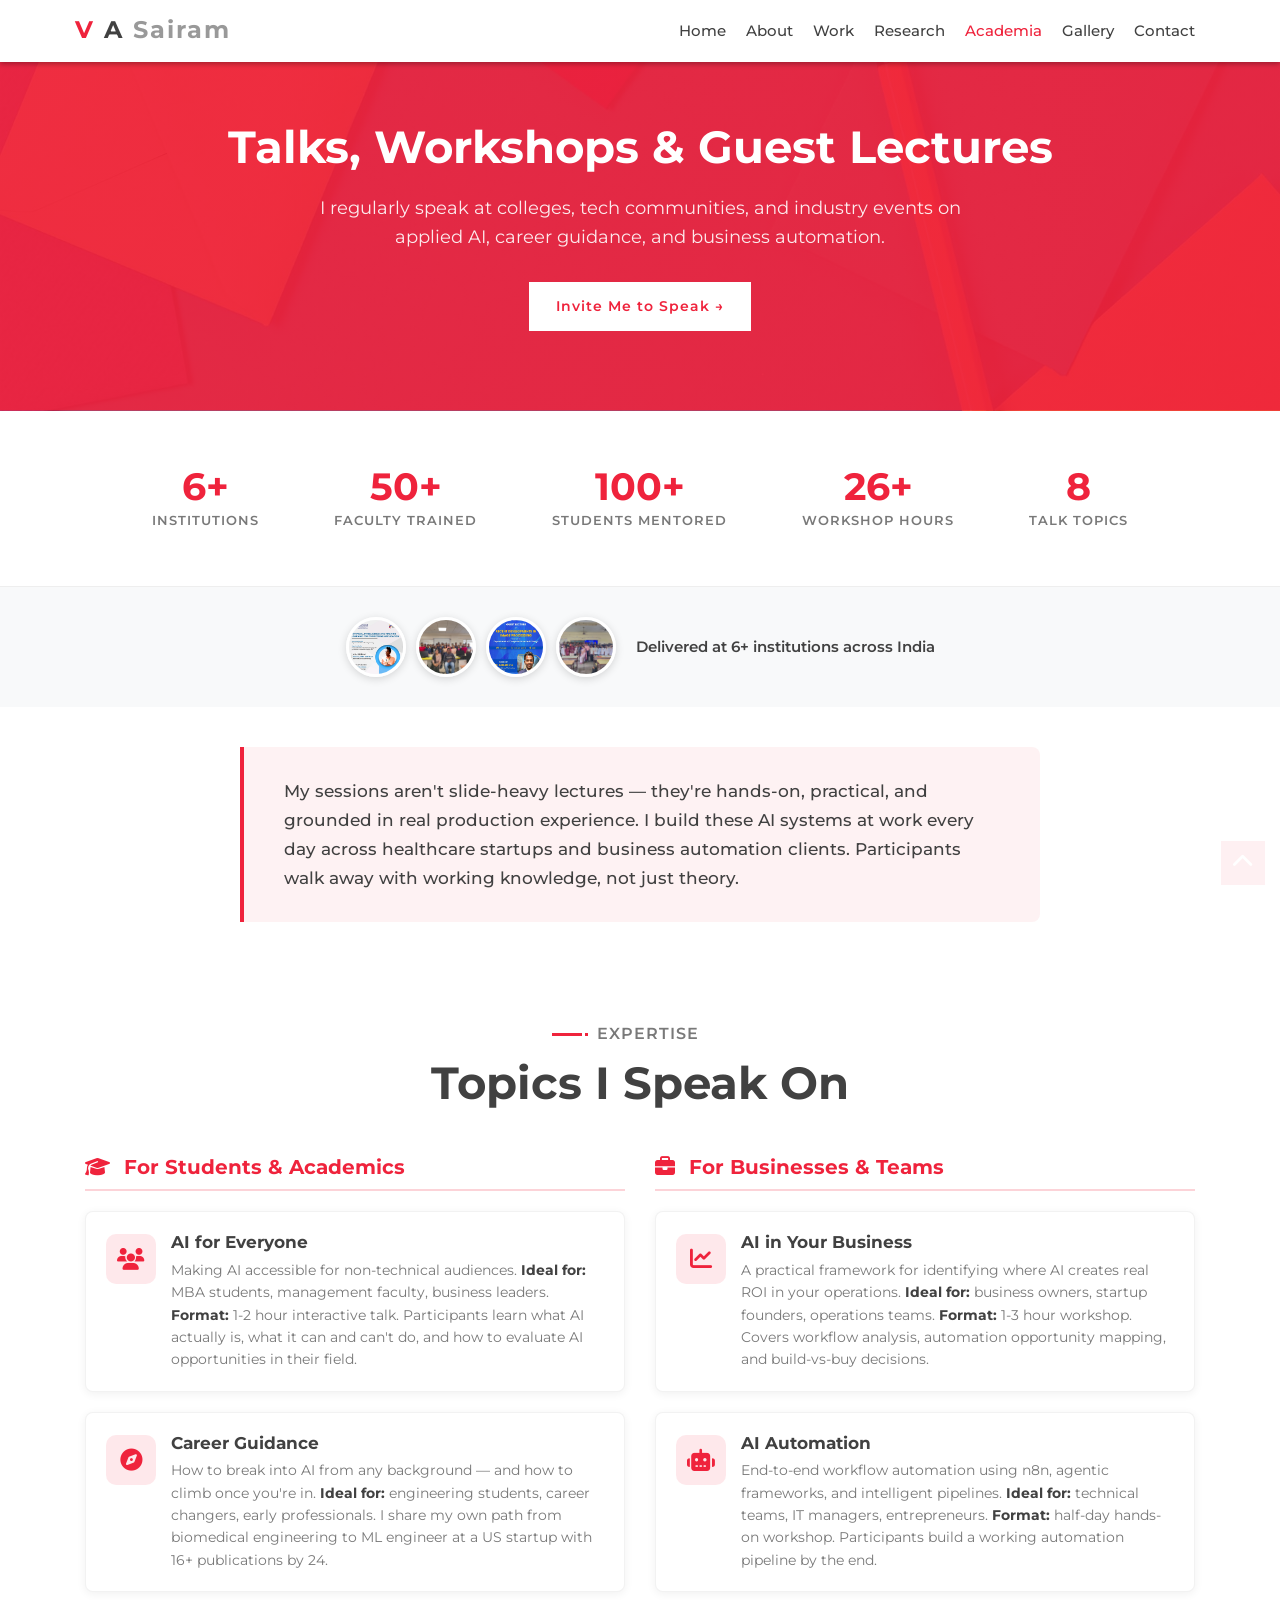
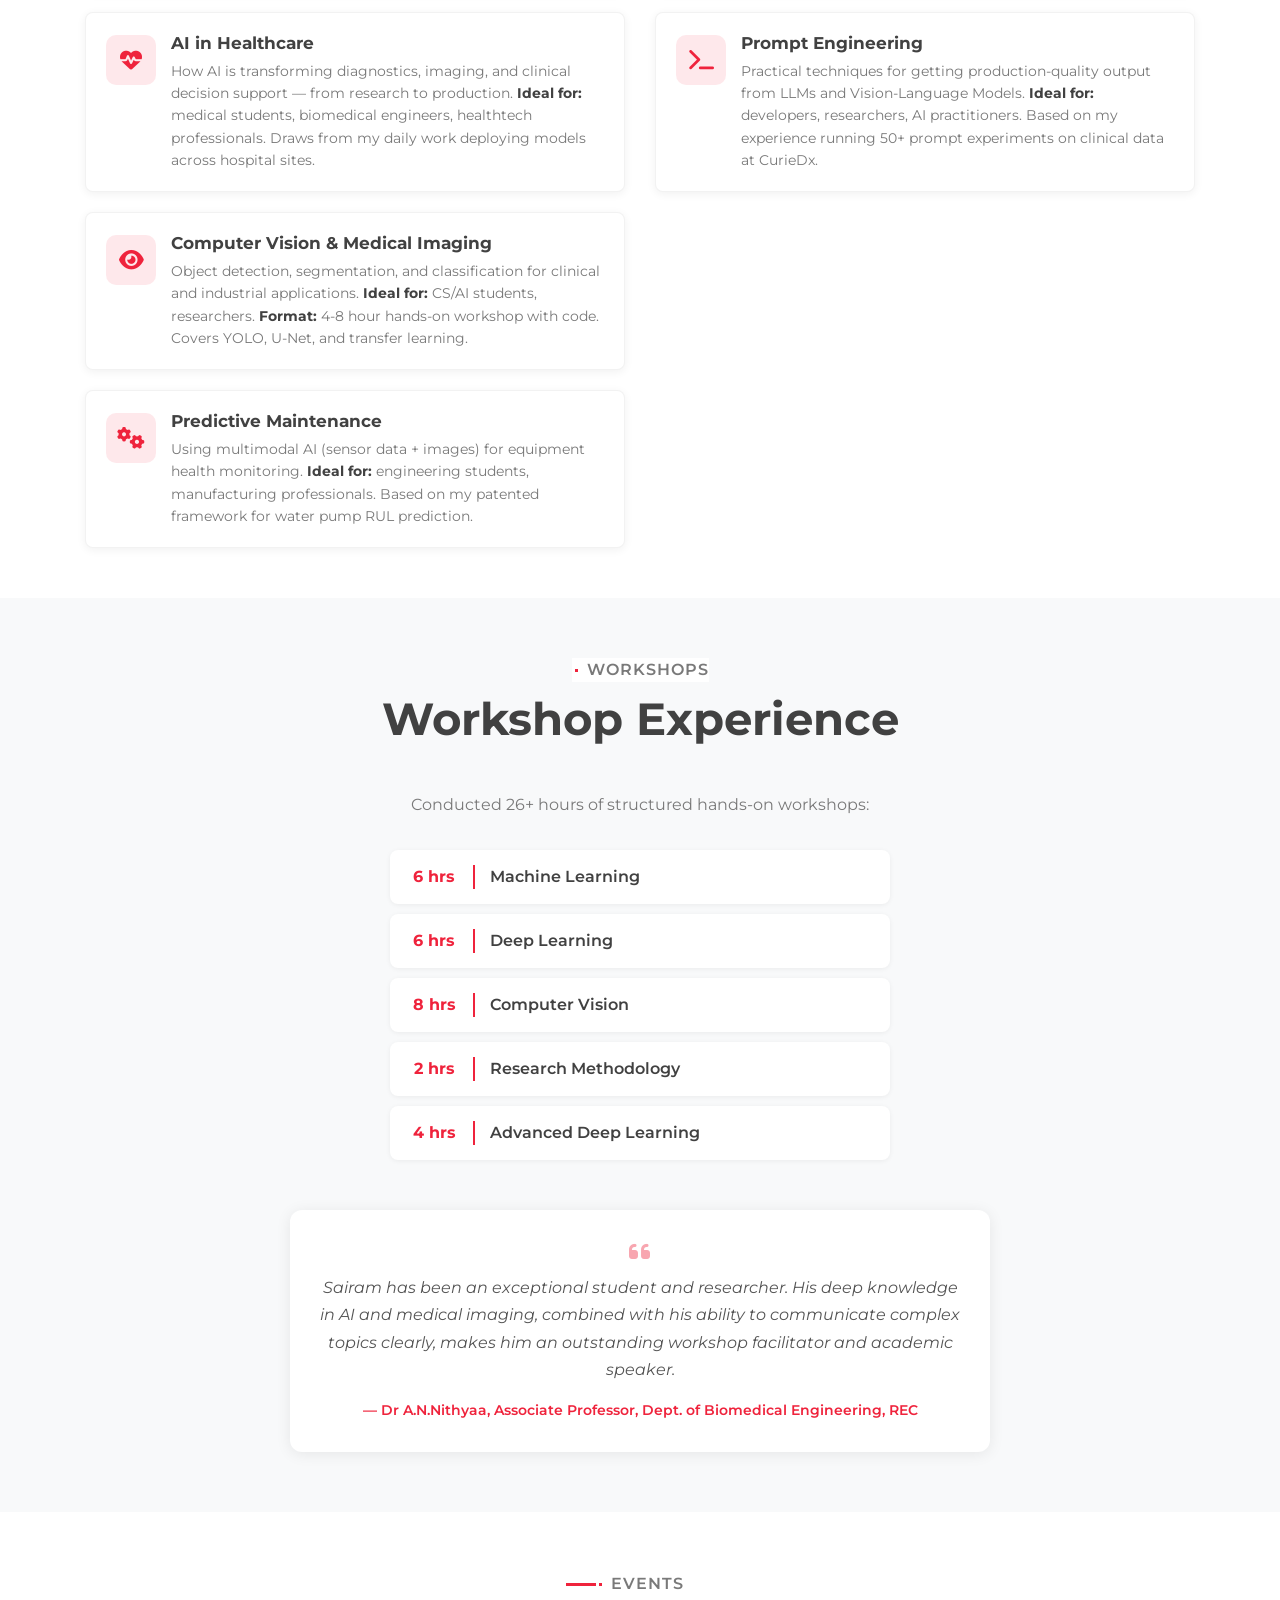
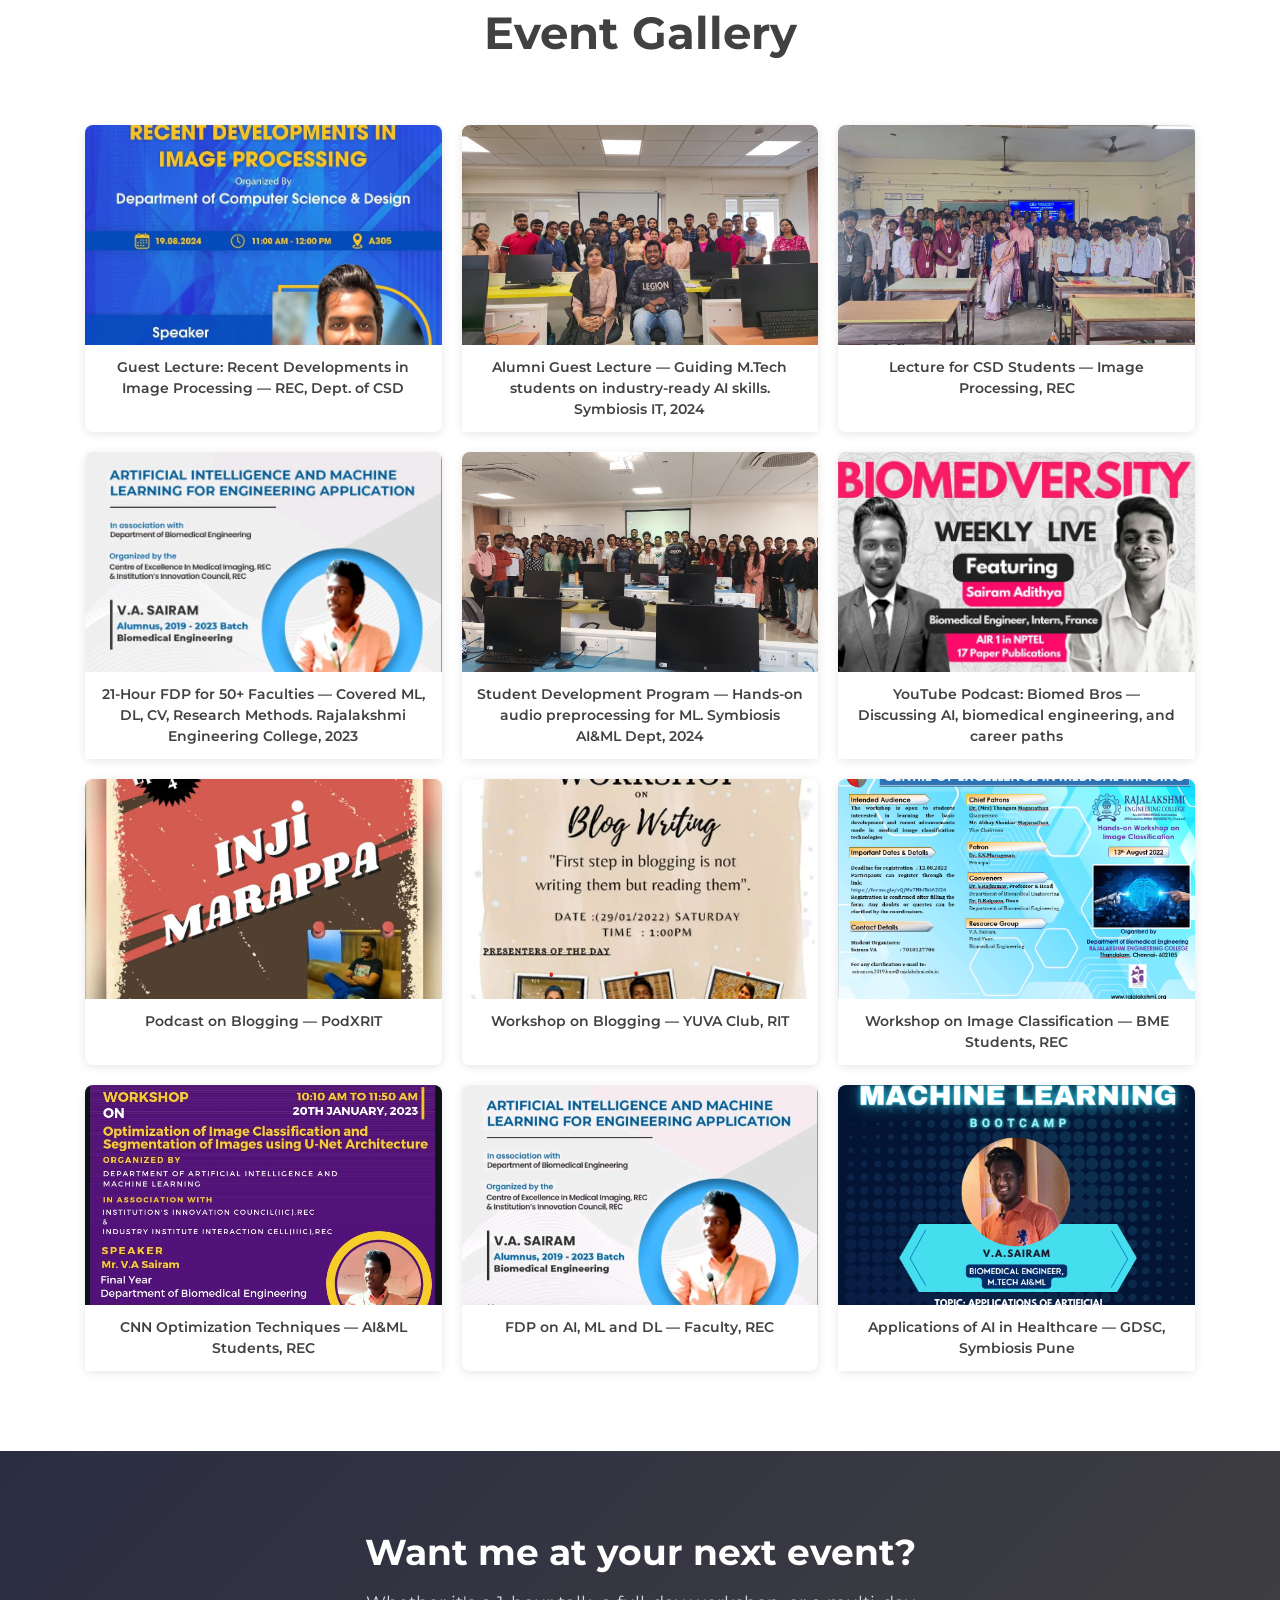
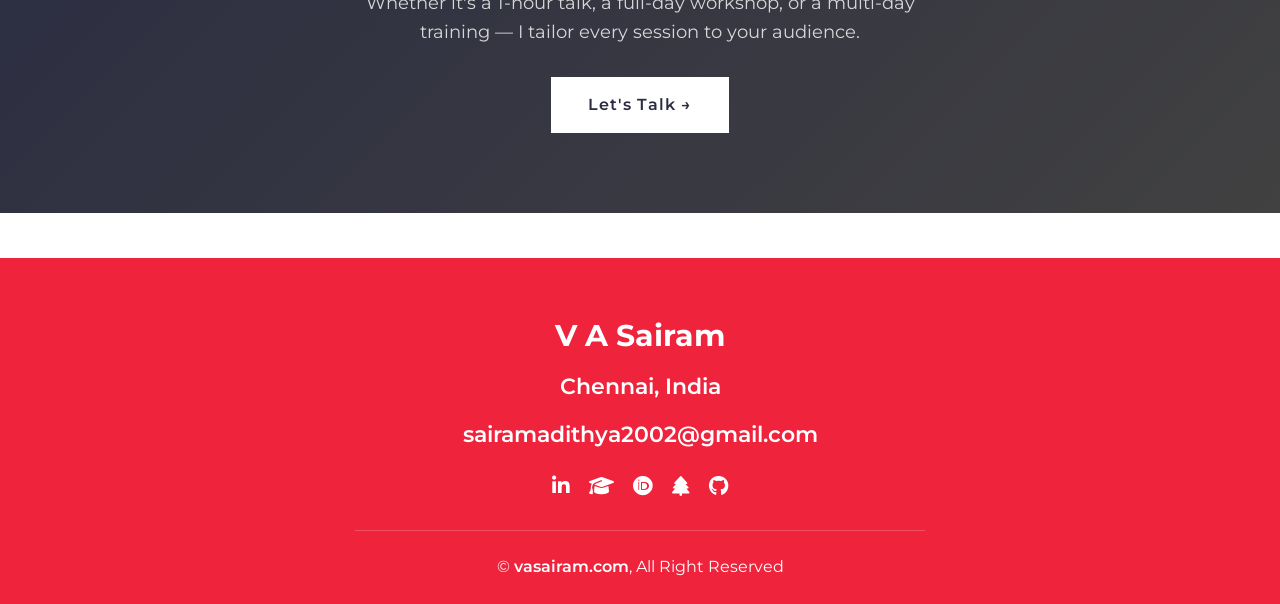
==== commit e0891e03: "Enrich academia page: stats, social proof, expanded topics, CTA - Stats counter bar: 6+ institutions" ====
--- a/academia.html
+++ b/academia.html
@@ -58,6 +58,61 @@
         </div>
         <!-- Header Section End -->
 
+        <!-- Stats Counter Start -->
+        <div class="stats-counter">
+            <div class="container">
+                <div class="stats-row">
+                    <div class="stat-item">
+                        <div class="stat-number">6+</div>
+                        <div class="stat-label">Institutions</div>
+                    </div>
+                    <div class="stat-item">
+                        <div class="stat-number">50+</div>
+                        <div class="stat-label">Faculty Trained</div>
+                    </div>
+                    <div class="stat-item">
+                        <div class="stat-number">100+</div>
+                        <div class="stat-label">Students Mentored</div>
+                    </div>
+                    <div class="stat-item">
+                        <div class="stat-number">26+</div>
+                        <div class="stat-label">Workshop Hours</div>
+                    </div>
+                    <div class="stat-item">
+                        <div class="stat-number">8</div>
+                        <div class="stat-label">Talk Topics</div>
+                    </div>
+                </div>
+            </div>
+        </div>
+        <!-- Stats Counter End -->
+
+        <!-- Social Proof Strip Start -->
+        <div class="social-proof-strip">
+            <div class="container">
+                <div class="proof-row">
+                    <div class="proof-thumbnails">
+                        <img src="img/fdp-aiml.jpg" alt="FDP AI&ML" loading="lazy">
+                        <img src="img/symbi-alumni-lecture.jpeg" alt="Alumni Lecture" loading="lazy">
+                        <img src="img/guest-lecture-image-processing.png" alt="Guest Lecture" loading="lazy">
+                        <img src="img/csd-image-processing-lecture.jpeg" alt="CSD Lecture" loading="lazy">
+                    </div>
+                    <p class="proof-label">Delivered at 6+ institutions across India</p>
+                </div>
+            </div>
+        </div>
+        <!-- Social Proof Strip End -->
+
+        <!-- Positioning Statement Start -->
+        <div class="positioning-statement">
+            <div class="container">
+                <div class="positioning-block">
+                    <p>My sessions aren't slide-heavy lectures — they're hands-on, practical, and grounded in real production experience. I build these AI systems at work every day across healthcare startups and business automation clients. Participants walk away with working knowledge, not just theory.</p>
+                </div>
+            </div>
+        </div>
+        <!-- Positioning Statement End -->
+
         <!-- Topics Section Start -->
         <div class="academia-topics">
             <div class="container">
@@ -66,75 +121,67 @@
                     <h2>Topics I Speak On</h2>
                 </div>
                 <div class="row">
-                    <div class="col-lg-6 col-md-6">
+                    <!-- Left Column: For Students & Academics -->
+                    <div class="col-lg-6">
+                        <h3 class="topic-column-header"><i class="fas fa-graduation-cap"></i> For Students &amp; Academics</h3>
                         <div class="topic-card">
                             <div class="topic-icon"><i class="fas fa-users"></i></div>
                             <div class="topic-text">
                                 <h3>AI for Everyone</h3>
-                                <p>Making AI accessible for non-technical audiences</p>
-                            </div>
-                        </div>
-                    </div>
-                    <div class="col-lg-6 col-md-6">
+                                <p>Making AI accessible for non-technical audiences. <strong>Ideal for:</strong> MBA students, management faculty, business leaders. <strong>Format:</strong> 1-2 hour interactive talk. Participants learn what AI actually is, what it can and can't do, and how to evaluate AI opportunities in their field.</p>
+                            </div>
+                        </div>
                         <div class="topic-card">
                             <div class="topic-icon"><i class="fas fa-compass"></i></div>
                             <div class="topic-text">
                                 <h3>Career Guidance</h3>
-                                <p>Transitioning into AI, climbing the career ladder, strategic planning</p>
-                            </div>
-                        </div>
-                    </div>
-                    <div class="col-lg-6 col-md-6">
-                        <div class="topic-card">
-                            <div class="topic-icon"><i class="fas fa-briefcase"></i></div>
+                                <p>How to break into AI from any background — and how to climb once you're in. <strong>Ideal for:</strong> engineering students, career changers, early professionals. I share my own path from biomedical engineering to ML engineer at a US startup with 16+ publications by 24.</p>
+                            </div>
+                        </div>
+                        <div class="topic-card">
+                            <div class="topic-icon"><i class="fas fa-heartbeat"></i></div>
+                            <div class="topic-text">
+                                <h3>AI in Healthcare</h3>
+                                <p>How AI is transforming diagnostics, imaging, and clinical decision support — from research to production. <strong>Ideal for:</strong> medical students, biomedical engineers, healthtech professionals. Draws from my daily work deploying models across hospital sites.</p>
+                            </div>
+                        </div>
+                        <div class="topic-card">
+                            <div class="topic-icon"><i class="fas fa-eye"></i></div>
+                            <div class="topic-text">
+                                <h3>Computer Vision &amp; Medical Imaging</h3>
+                                <p>Object detection, segmentation, and classification for clinical and industrial applications. <strong>Ideal for:</strong> CS/AI students, researchers. <strong>Format:</strong> 4-8 hour hands-on workshop with code. Covers YOLO, U-Net, and transfer learning.</p>
+                            </div>
+                        </div>
+                        <div class="topic-card">
+                            <div class="topic-icon"><i class="fas fa-cogs"></i></div>
+                            <div class="topic-text">
+                                <h3>Predictive Maintenance</h3>
+                                <p>Using multimodal AI (sensor data + images) for equipment health monitoring. <strong>Ideal for:</strong> engineering students, manufacturing professionals. Based on my patented framework for water pump RUL prediction.</p>
+                            </div>
+                        </div>
+                    </div>
+                    <!-- Right Column: For Businesses & Teams -->
+                    <div class="col-lg-6">
+                        <h3 class="topic-column-header"><i class="fas fa-briefcase"></i> For Businesses &amp; Teams</h3>
+                        <div class="topic-card">
+                            <div class="topic-icon"><i class="fas fa-chart-line"></i></div>
                             <div class="topic-text">
                                 <h3>AI in Your Business</h3>
-                                <p>How to integrate AI into operations for growth</p>
-                            </div>
-                        </div>
-                    </div>
-                    <div class="col-lg-6 col-md-6">
+                                <p>A practical framework for identifying where AI creates real ROI in your operations. <strong>Ideal for:</strong> business owners, startup founders, operations teams. <strong>Format:</strong> 1-3 hour workshop. Covers workflow analysis, automation opportunity mapping, and build-vs-buy decisions.</p>
+                            </div>
+                        </div>
                         <div class="topic-card">
                             <div class="topic-icon"><i class="fas fa-robot"></i></div>
                             <div class="topic-text">
                                 <h3>AI Automation</h3>
-                                <p>Workflow automation using n8n, agentic frameworks, intelligent pipelines</p>
-                            </div>
-                        </div>
-                    </div>
-                    <div class="col-lg-6 col-md-6">
+                                <p>End-to-end workflow automation using n8n, agentic frameworks, and intelligent pipelines. <strong>Ideal for:</strong> technical teams, IT managers, entrepreneurs. <strong>Format:</strong> half-day hands-on workshop. Participants build a working automation pipeline by the end.</p>
+                            </div>
+                        </div>
                         <div class="topic-card">
                             <div class="topic-icon"><i class="fas fa-terminal"></i></div>
                             <div class="topic-text">
                                 <h3>Prompt Engineering</h3>
-                                <p>Practical LLM and VLM techniques</p>
-                            </div>
-                        </div>
-                    </div>
-                    <div class="col-lg-6 col-md-6">
-                        <div class="topic-card">
-                            <div class="topic-icon"><i class="fas fa-heartbeat"></i></div>
-                            <div class="topic-text">
-                                <h3>AI in Healthcare</h3>
-                                <p>Diagnostics, medical imaging, clinical decision support</p>
-                            </div>
-                        </div>
-                    </div>
-                    <div class="col-lg-6 col-md-6">
-                        <div class="topic-card">
-                            <div class="topic-icon"><i class="fas fa-eye"></i></div>
-                            <div class="topic-text">
-                                <h3>Computer Vision &amp; Medical Imaging</h3>
-                                <p>Object detection, segmentation, classification</p>
-                            </div>
-                        </div>
-                    </div>
-                    <div class="col-lg-6 col-md-6">
-                        <div class="topic-card">
-                            <div class="topic-icon"><i class="fas fa-cogs"></i></div>
-                            <div class="topic-text">
-                                <h3>Predictive Maintenance</h3>
-                                <p>Multimodal AI for industrial health monitoring</p>
+                                <p>Practical techniques for getting production-quality output from LLMs and Vision-Language Models. <strong>Ideal for:</strong> developers, researchers, AI practitioners. Based on my experience running 50+ prompt experiments on clinical data at CurieDx.</p>
                             </div>
                         </div>
                     </div>
@@ -179,6 +226,14 @@
                         </div>
                     </div>
                 </div>
+                <!-- Testimonial Quote -->
+                <div class="workshop-testimonial">
+                    <blockquote>
+                        <i class="fas fa-quote-left"></i>
+                        <p>Sairam has been an exceptional student and researcher. His deep knowledge in AI and medical imaging, combined with his ability to communicate complex topics clearly, makes him an outstanding workshop facilitator and academic speaker.</p>
+                        <cite>— Dr A.N.Nithyaa, Associate Professor, Dept. of Biomedical Engineering, REC</cite>
+                    </blockquote>
+                </div>
             </div>
         </div>
         <!-- Workshop Experience End -->
@@ -197,7 +252,7 @@
                     </div>
                     <div class="gallery-item">
                         <img src="img/symbi-alumni-lecture.jpeg" alt="Alumni Talk" loading="lazy">
-                        <div class="caption">Alumni Talk — Symbiosis Institute of Technology, Pune</div>
+                        <div class="caption">Alumni Guest Lecture — Guiding M.Tech students on industry-ready AI skills. Symbiosis IT, 2024</div>
                     </div>
                     <div class="gallery-item">
                         <img src="img/csd-image-processing-lecture.jpeg" alt="CSD Lecture" loading="lazy">
@@ -205,15 +260,15 @@
                     </div>
                     <div class="gallery-item">
                         <img src="img/fdp-aiml.jpg" alt="FDP AI&ML" loading="lazy">
-                        <div class="caption">21-Hour 3-Day FDP for 50+ Faculties — AI &amp; ML, Rajalakshmi Engineering College</div>
+                        <div class="caption">21-Hour FDP for 50+ Faculties — Covered ML, DL, CV, Research Methods. Rajalakshmi Engineering College, 2023</div>
                     </div>
                     <div class="gallery-item">
                         <img src="img/sdp-audio-processing.jpg" alt="SDP Audio" loading="lazy">
-                        <div class="caption">Student Development Program — Audio Preprocessing &amp; ML, Symbiosis AI&amp;ML</div>
+                        <div class="caption">Student Development Program — Hands-on audio preprocessing for ML. Symbiosis AI&amp;ML Dept, 2024</div>
                     </div>
                     <div class="gallery-item">
                         <img src="img/my-podcast.jpg" alt="Podcast" loading="lazy">
-                        <div class="caption">YouTube Podcast — AI &amp; Biomedical Engineering</div>
+                        <div class="caption">YouTube Podcast: Biomed Bros — Discussing AI, biomedical engineering, and career paths</div>
                     </div>
                     <div class="gallery-item">
                         <img src="img/brochure-1.jpg" alt="Podcast Brochure" loading="lazy">
@@ -243,6 +298,16 @@
             </div>
         </div>
         <!-- Event Gallery End -->
+
+        <!-- Closing CTA Start -->
+        <div class="closing-cta">
+            <div class="container text-center">
+                <h2>Want me at your next event?</h2>
+                <p>Whether it's a 1-hour talk, a full-day workshop, or a multi-day training — I tailor every session to your audience.</p>
+                <a class="btn" href="index.html#contact">Let's Talk &rarr;</a>
+            </div>
+        </div>
+        <!-- Closing CTA End -->
 
         <!-- Footer Start -->
         <div class="footer wow fadeIn" data-wow-delay="0.3s">
--- a/css/style.css
+++ b/css/style.css
@@ -1763,14 +1763,143 @@
     border-color: #ffffff;
 }
 
+/* Stats Counter */
+.stats-counter {
+    background: #ffffff;
+    padding: 40px 0;
+    border-bottom: 1px solid #eee;
+}
+
+.stats-row {
+    display: flex;
+    justify-content: center;
+    align-items: center;
+    flex-wrap: wrap;
+    gap: 15px;
+}
+
+.stat-item {
+    text-align: center;
+    padding: 15px 30px;
+    min-width: 140px;
+}
+
+.stat-item .stat-number {
+    font-size: 38px;
+    font-weight: 700;
+    color: #EF233C;
+    line-height: 1.1;
+}
+
+.stat-item .stat-label {
+    font-size: 13px;
+    font-weight: 600;
+    color: #797979;
+    text-transform: uppercase;
+    letter-spacing: 1px;
+    margin-top: 4px;
+}
+
+@media (max-width: 767.98px) {
+    .stat-item {
+        padding: 10px 15px;
+        min-width: 100px;
+    }
+    .stat-item .stat-number {
+        font-size: 28px;
+    }
+    .stat-item .stat-label {
+        font-size: 11px;
+    }
+}
+
+/* Social Proof Strip */
+.social-proof-strip {
+    padding: 30px 0;
+    background: #f8f9fa;
+}
+
+.proof-row {
+    display: flex;
+    align-items: center;
+    justify-content: center;
+    flex-wrap: wrap;
+    gap: 20px;
+}
+
+.proof-thumbnails {
+    display: flex;
+    gap: 10px;
+}
+
+.proof-thumbnails img {
+    width: 60px;
+    height: 60px;
+    border-radius: 50%;
+    object-fit: cover;
+    border: 3px solid #ffffff;
+    box-shadow: 0 2px 8px rgba(0, 0, 0, 0.15);
+}
+
+.proof-label {
+    font-size: 15px;
+    font-weight: 600;
+    color: #414141;
+    margin: 0;
+}
+
+/* Positioning Statement */
+.positioning-statement {
+    padding: 40px 0;
+}
+
+.positioning-block {
+    max-width: 800px;
+    margin: 0 auto;
+    padding: 30px 40px;
+    background: rgba(239, 35, 60, 0.06);
+    border-left: 4px solid #EF233C;
+    border-radius: 0 8px 8px 0;
+}
+
+.positioning-block p {
+    font-size: 17px;
+    line-height: 1.7;
+    color: #414141;
+    margin: 0;
+    font-weight: 500;
+}
+
+@media (max-width: 575.98px) {
+    .positioning-block {
+        padding: 20px 25px;
+    }
+    .positioning-block p {
+        font-size: 15px;
+    }
+}
+
 /* Topic cards */
 .academia-topics {
     padding: 60px 0 30px;
 }
 
+.topic-column-header {
+    font-size: 20px;
+    font-weight: 700;
+    color: #EF233C;
+    margin-bottom: 20px;
+    padding-bottom: 10px;
+    border-bottom: 2px solid rgba(239, 35, 60, 0.2);
+}
+
+.topic-column-header i {
+    margin-right: 8px;
+}
+
 .topic-card {
     display: flex;
-    align-items: center;
+    align-items: flex-start;
     padding: 20px;
     margin-bottom: 20px;
     background: #ffffff;
@@ -1795,6 +1924,7 @@
     background: rgba(239, 35, 60, 0.1);
     border-radius: 10px;
     margin-right: 15px;
+    margin-top: 2px;
 }
 
 .topic-card .topic-icon i {
@@ -1805,7 +1935,7 @@
 .topic-card .topic-text h3 {
     font-size: 17px;
     font-weight: 700;
-    margin-bottom: 4px;
+    margin-bottom: 6px;
     color: #414141;
 }
 
@@ -1813,12 +1943,101 @@
     font-size: 14px;
     color: #797979;
     margin: 0;
+    line-height: 1.6;
+}
+
+.topic-card .topic-text p strong {
+    color: #414141;
 }
 
 /* Workshop experience */
 .workshop-experience {
     padding: 60px 0;
     background: #f8f9fa;
+}
+
+/* Workshop testimonial */
+.workshop-testimonial {
+    max-width: 700px;
+    margin: 40px auto 0;
+    text-align: center;
+}
+
+.workshop-testimonial blockquote {
+    position: relative;
+    padding: 30px;
+    background: #ffffff;
+    border-radius: 12px;
+    box-shadow: 0 2px 15px rgba(0, 0, 0, 0.08);
+    margin: 0;
+}
+
+.workshop-testimonial blockquote .fa-quote-left {
+    font-size: 24px;
+    color: #EF233C;
+    opacity: 0.4;
+    margin-bottom: 10px;
+    display: block;
+}
+
+.workshop-testimonial blockquote p {
+    font-size: 16px;
+    font-style: italic;
+    color: #555;
+    line-height: 1.7;
+    margin-bottom: 15px;
+}
+
+.workshop-testimonial blockquote cite {
+    font-size: 14px;
+    font-weight: 600;
+    color: #EF233C;
+    font-style: normal;
+}
+
+/* Closing CTA */
+.closing-cta {
+    padding: 80px 0;
+    background: linear-gradient(135deg, #2b2d42, #414141);
+}
+
+.closing-cta h2 {
+    color: #ffffff;
+    font-size: 36px;
+    font-weight: 700;
+    margin-bottom: 15px;
+}
+
+.closing-cta p {
+    color: rgba(255, 255, 255, 0.8);
+    font-size: 18px;
+    max-width: 600px;
+    margin: 0 auto 30px;
+    line-height: 1.6;
+}
+
+.closing-cta .btn {
+    color: #2b2d42;
+    background: #ffffff;
+    box-shadow: inset 0 0 0 50px #ffffff;
+    font-size: 16px;
+    padding: 14px 35px;
+}
+
+.closing-cta .btn:hover {
+    color: #ffffff;
+    background: transparent;
+    box-shadow: inset 0 0 0 0 #ffffff;
+    border-color: #ffffff;
+}
+
+@media (max-width: 767.98px) {
+    .closing-cta h2 {
+        font-size: 26px;
+    }
+    .closing-cta p {
+        font-size: 15px;
+    }
 }
 
 .workshop-list {
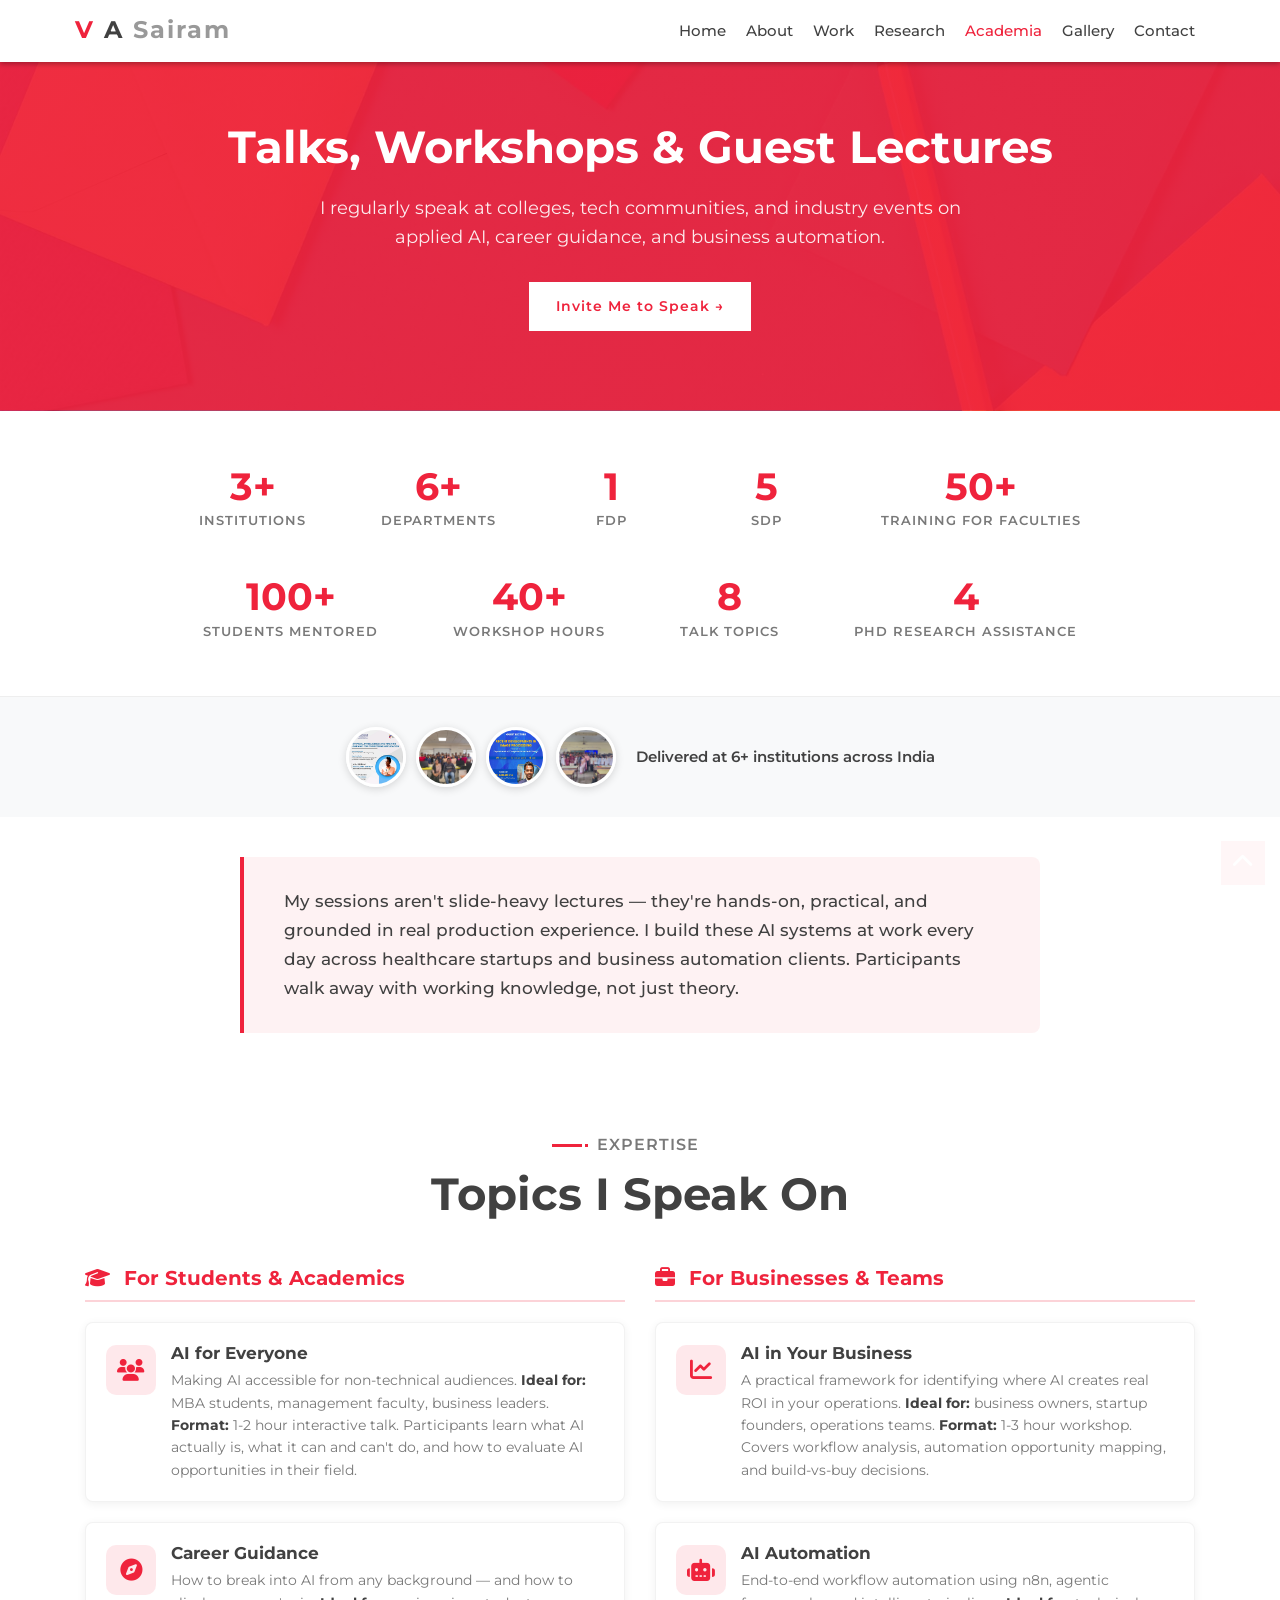
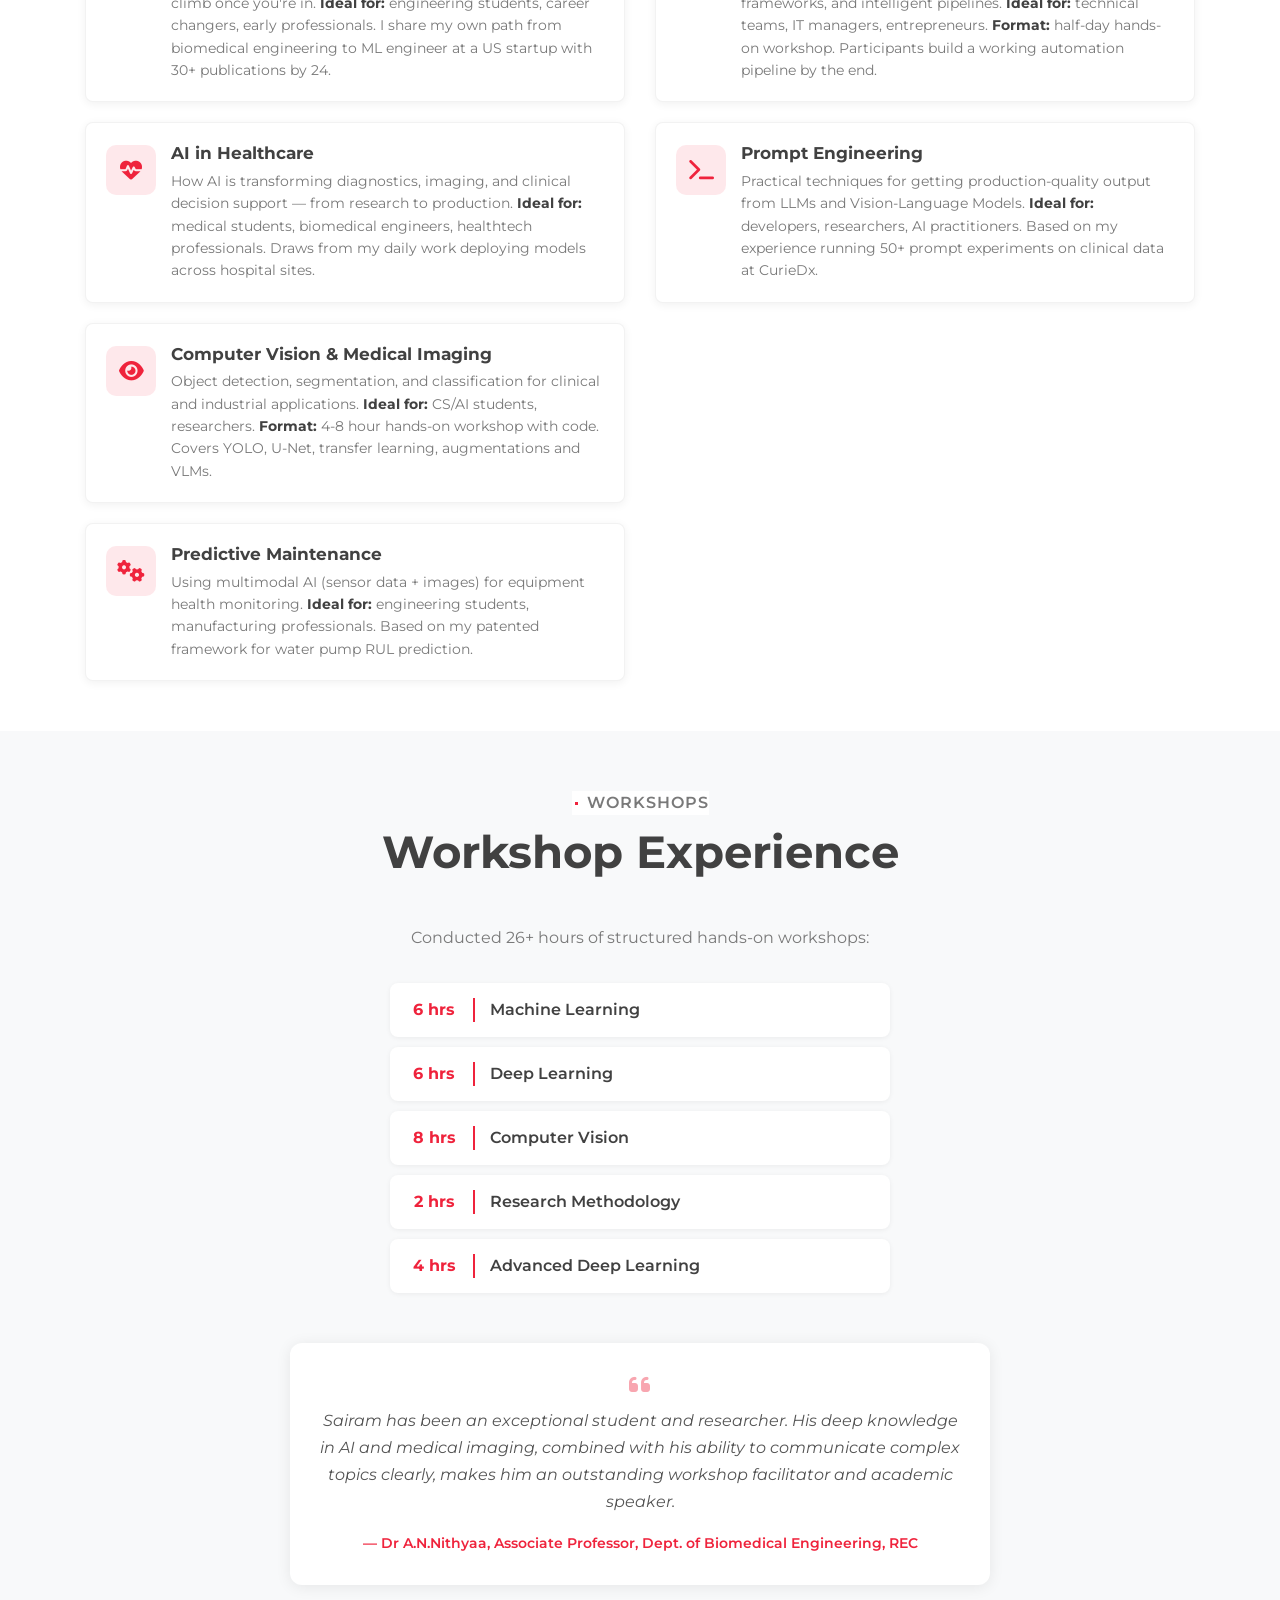
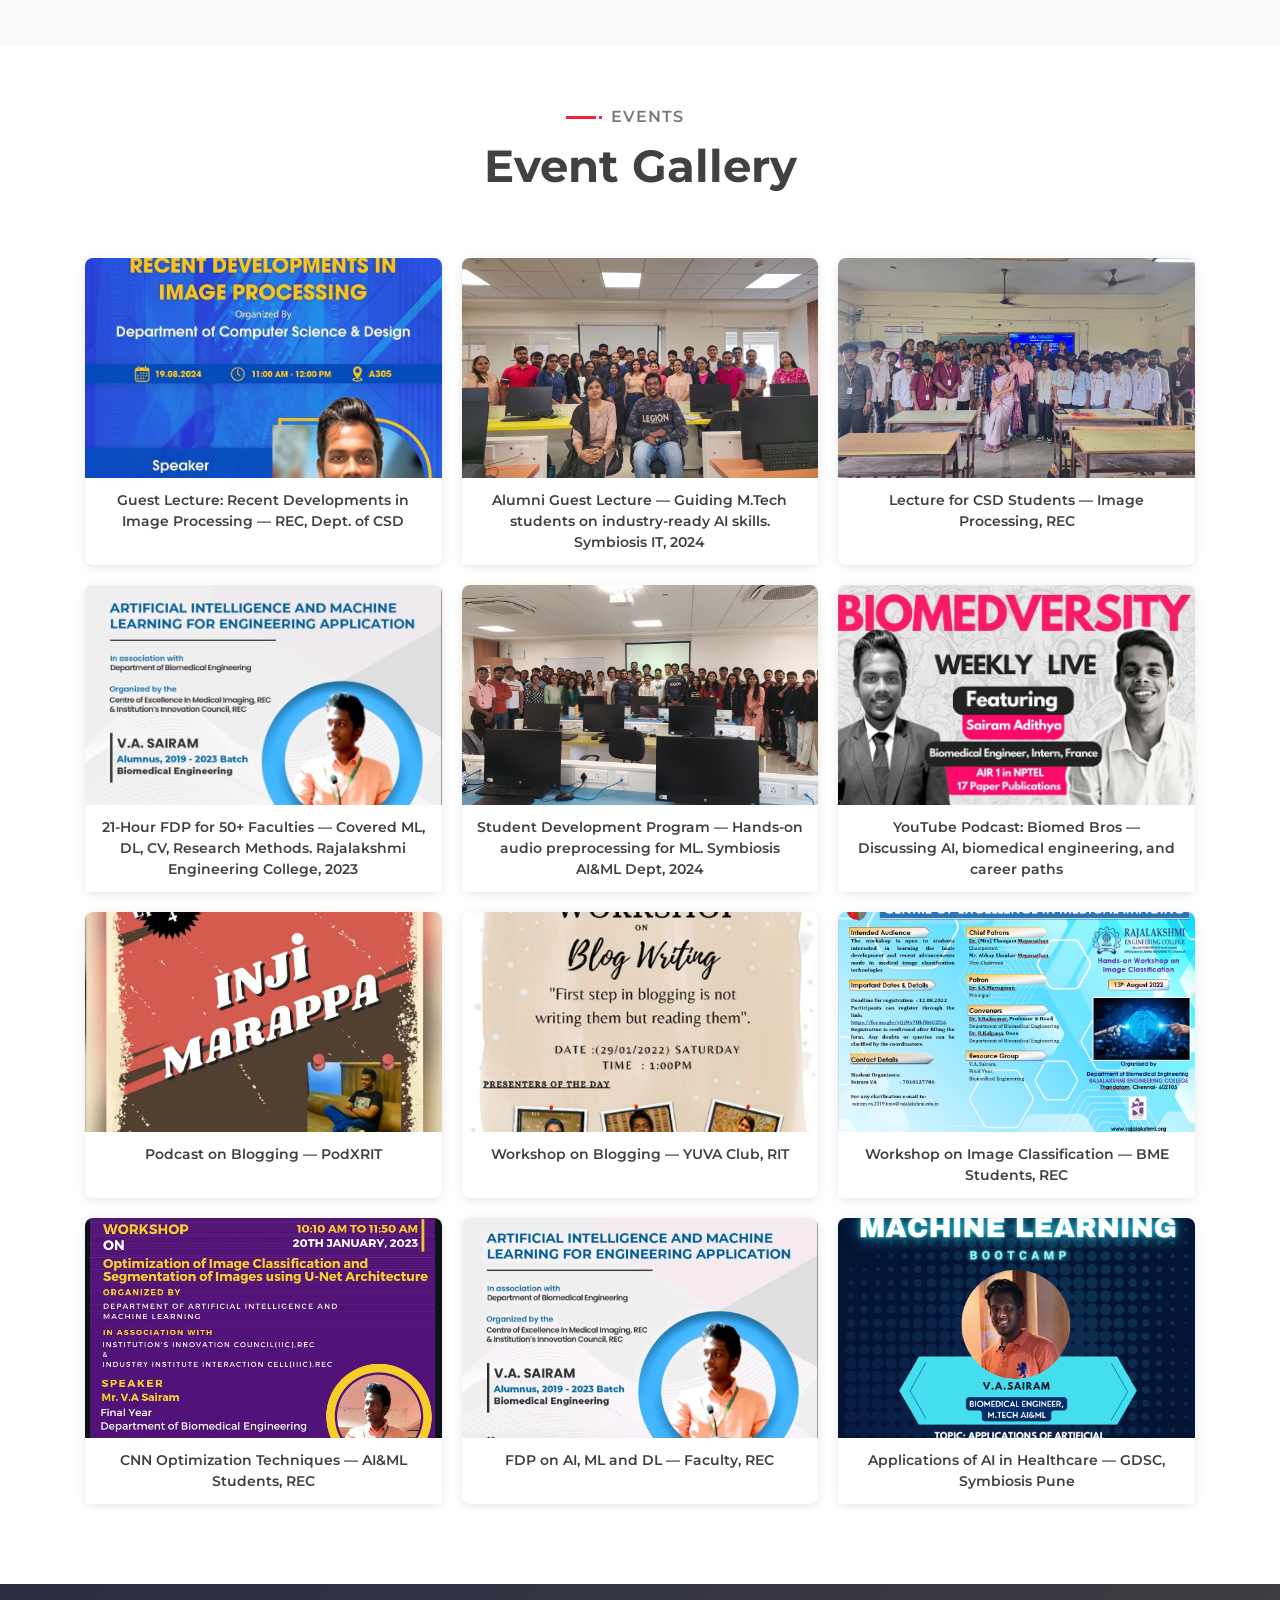
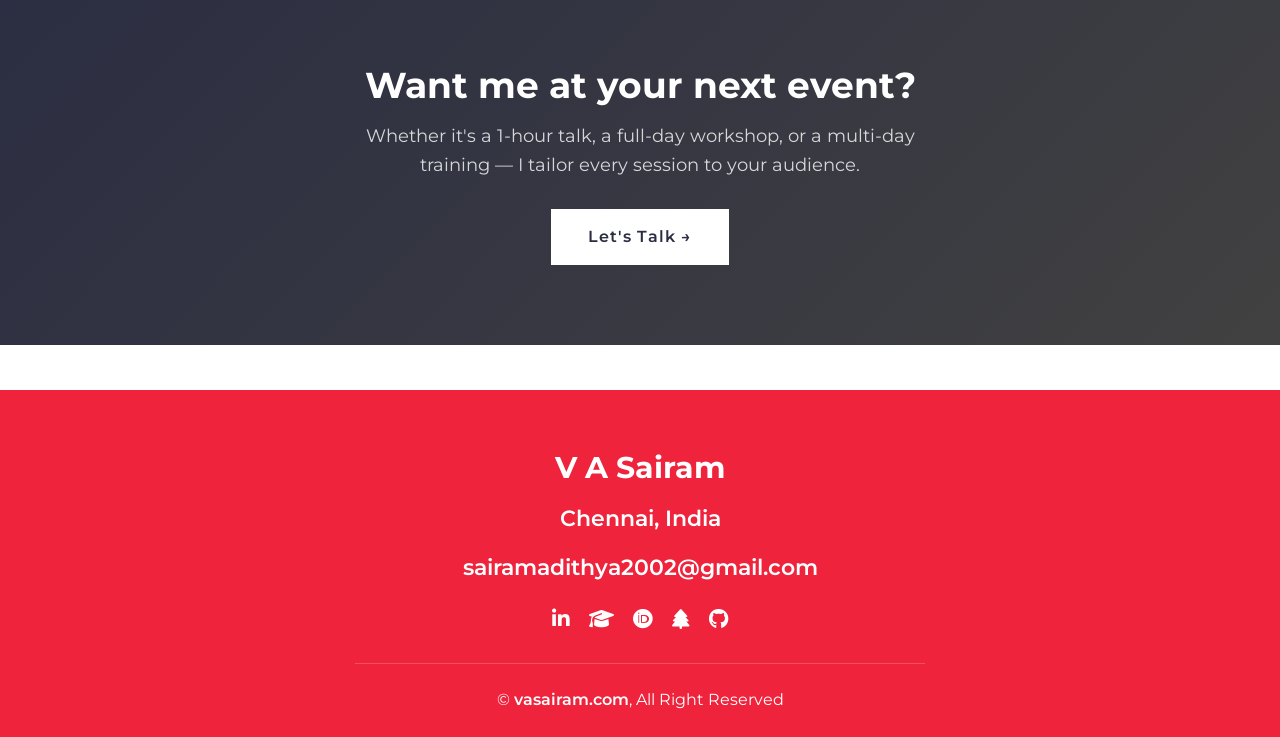
==== commit b17fd719: "new changes" ====
--- a/academia.html
+++ b/academia.html
@@ -63,24 +63,40 @@
             <div class="container">
                 <div class="stats-row">
                     <div class="stat-item">
+                        <div class="stat-number">3+</div>
+                        <div class="stat-label">Institutions</div>
+                    </div>
+                    <div class="stat-item">
                         <div class="stat-number">6+</div>
-                        <div class="stat-label">Institutions</div>
+                        <div class="stat-label">Departments</div>
+                    </div>
+                    <div class="stat-item">
+                        <div class="stat-number">1</div>
+                        <div class="stat-label">FDP</div>
+                    </div>
+                    <div class="stat-item">
+                        <div class="stat-number">5</div>
+                        <div class="stat-label">SDP</div>
                     </div>
                     <div class="stat-item">
                         <div class="stat-number">50+</div>
-                        <div class="stat-label">Faculty Trained</div>
+                        <div class="stat-label">Training for Faculties</div>
                     </div>
                     <div class="stat-item">
                         <div class="stat-number">100+</div>
                         <div class="stat-label">Students Mentored</div>
                     </div>
                     <div class="stat-item">
-                        <div class="stat-number">26+</div>
+                        <div class="stat-number">40+</div>
                         <div class="stat-label">Workshop Hours</div>
                     </div>
                     <div class="stat-item">
                         <div class="stat-number">8</div>
                         <div class="stat-label">Talk Topics</div>
+                    </div>
+                    <div class="stat-item">
+                        <div class="stat-number">4</div>
+                        <div class="stat-label">PhD Research Assistance</div>
                     </div>
                 </div>
             </div>
@@ -135,7 +151,7 @@
                             <div class="topic-icon"><i class="fas fa-compass"></i></div>
                             <div class="topic-text">
                                 <h3>Career Guidance</h3>
-                                <p>How to break into AI from any background — and how to climb once you're in. <strong>Ideal for:</strong> engineering students, career changers, early professionals. I share my own path from biomedical engineering to ML engineer at a US startup with 16+ publications by 24.</p>
+                                <p>How to break into AI from any background — and how to climb once you're in. <strong>Ideal for:</strong> engineering students, career changers, early professionals. I share my own path from biomedical engineering to ML engineer at a US startup with 30+ publications by 24.</p>
                             </div>
                         </div>
                         <div class="topic-card">
@@ -149,7 +165,7 @@
                             <div class="topic-icon"><i class="fas fa-eye"></i></div>
                             <div class="topic-text">
                                 <h3>Computer Vision &amp; Medical Imaging</h3>
-                                <p>Object detection, segmentation, and classification for clinical and industrial applications. <strong>Ideal for:</strong> CS/AI students, researchers. <strong>Format:</strong> 4-8 hour hands-on workshop with code. Covers YOLO, U-Net, and transfer learning.</p>
+                                <p>Object detection, segmentation, and classification for clinical and industrial applications. <strong>Ideal for:</strong> CS/AI students, researchers. <strong>Format:</strong> 4-8 hour hands-on workshop with code. Covers YOLO, U-Net, transfer learning, augmentations and VLMs.</p>
                             </div>
                         </div>
                         <div class="topic-card">
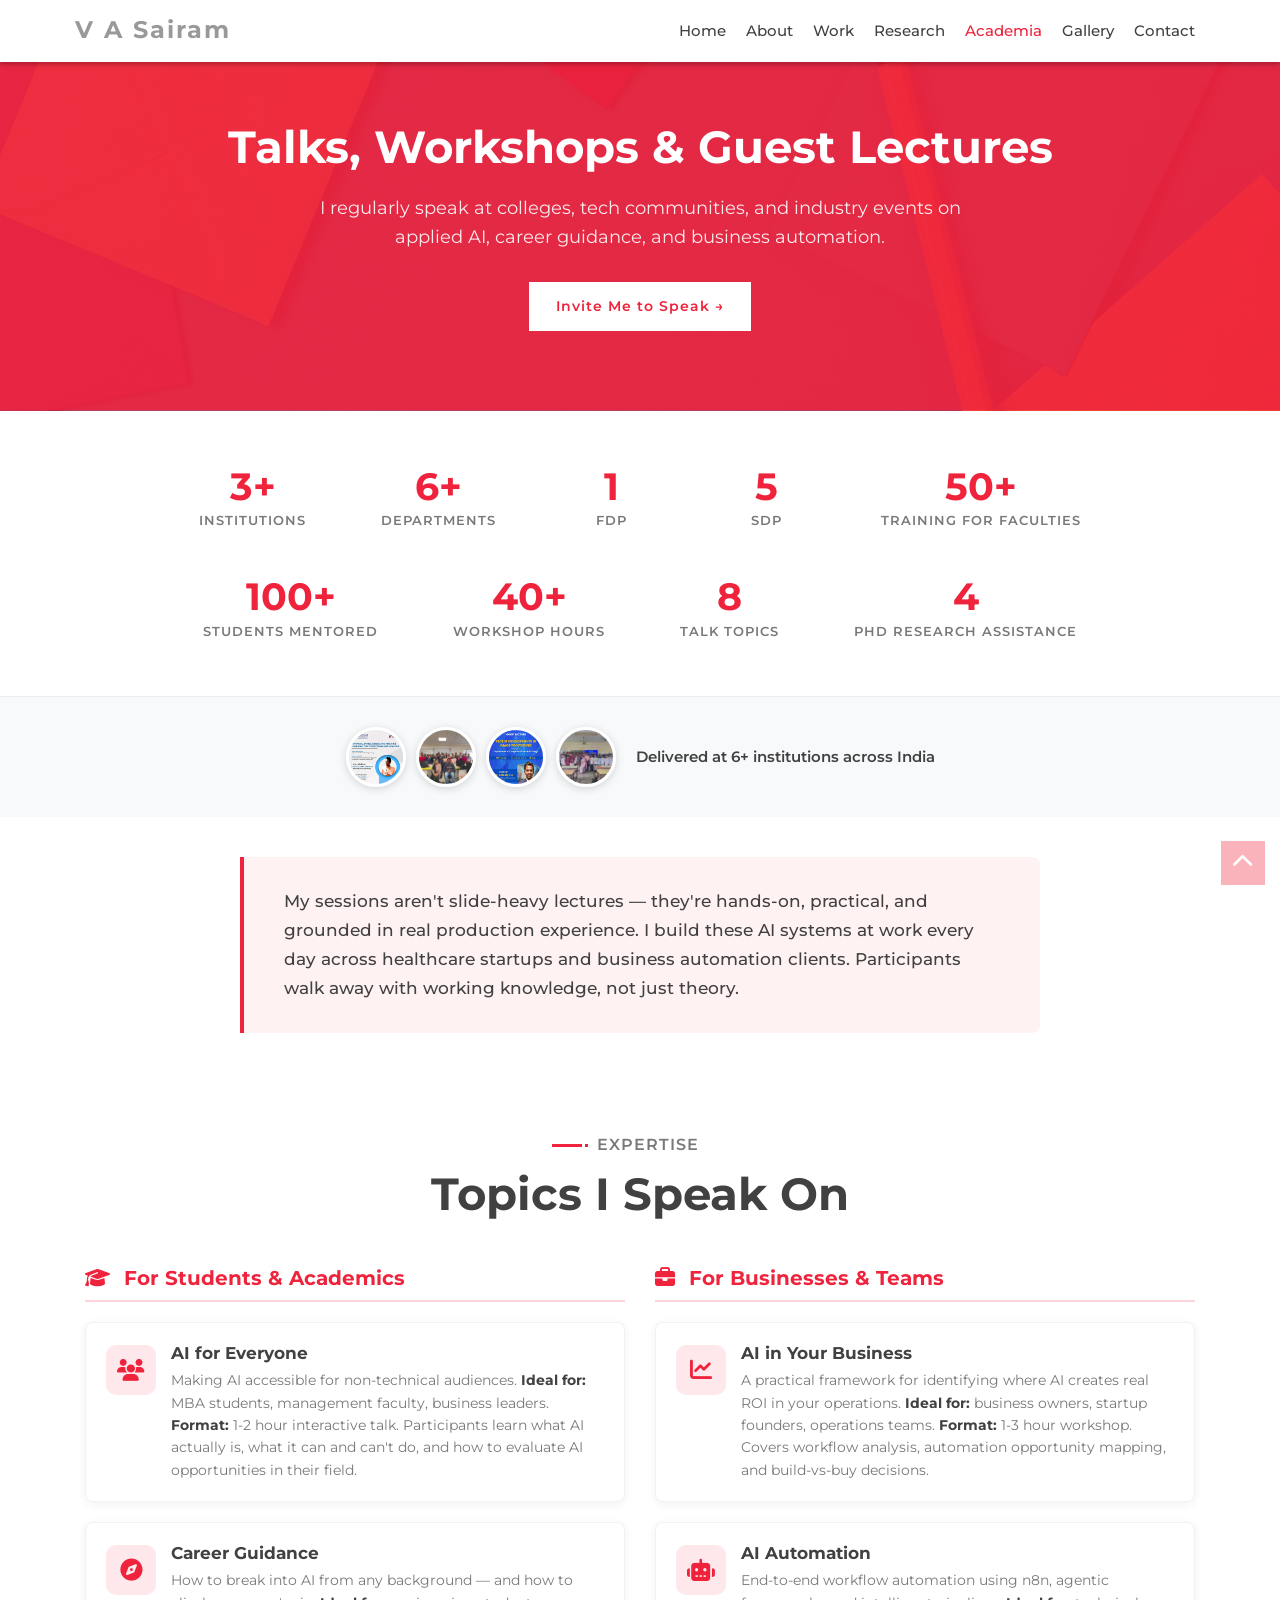
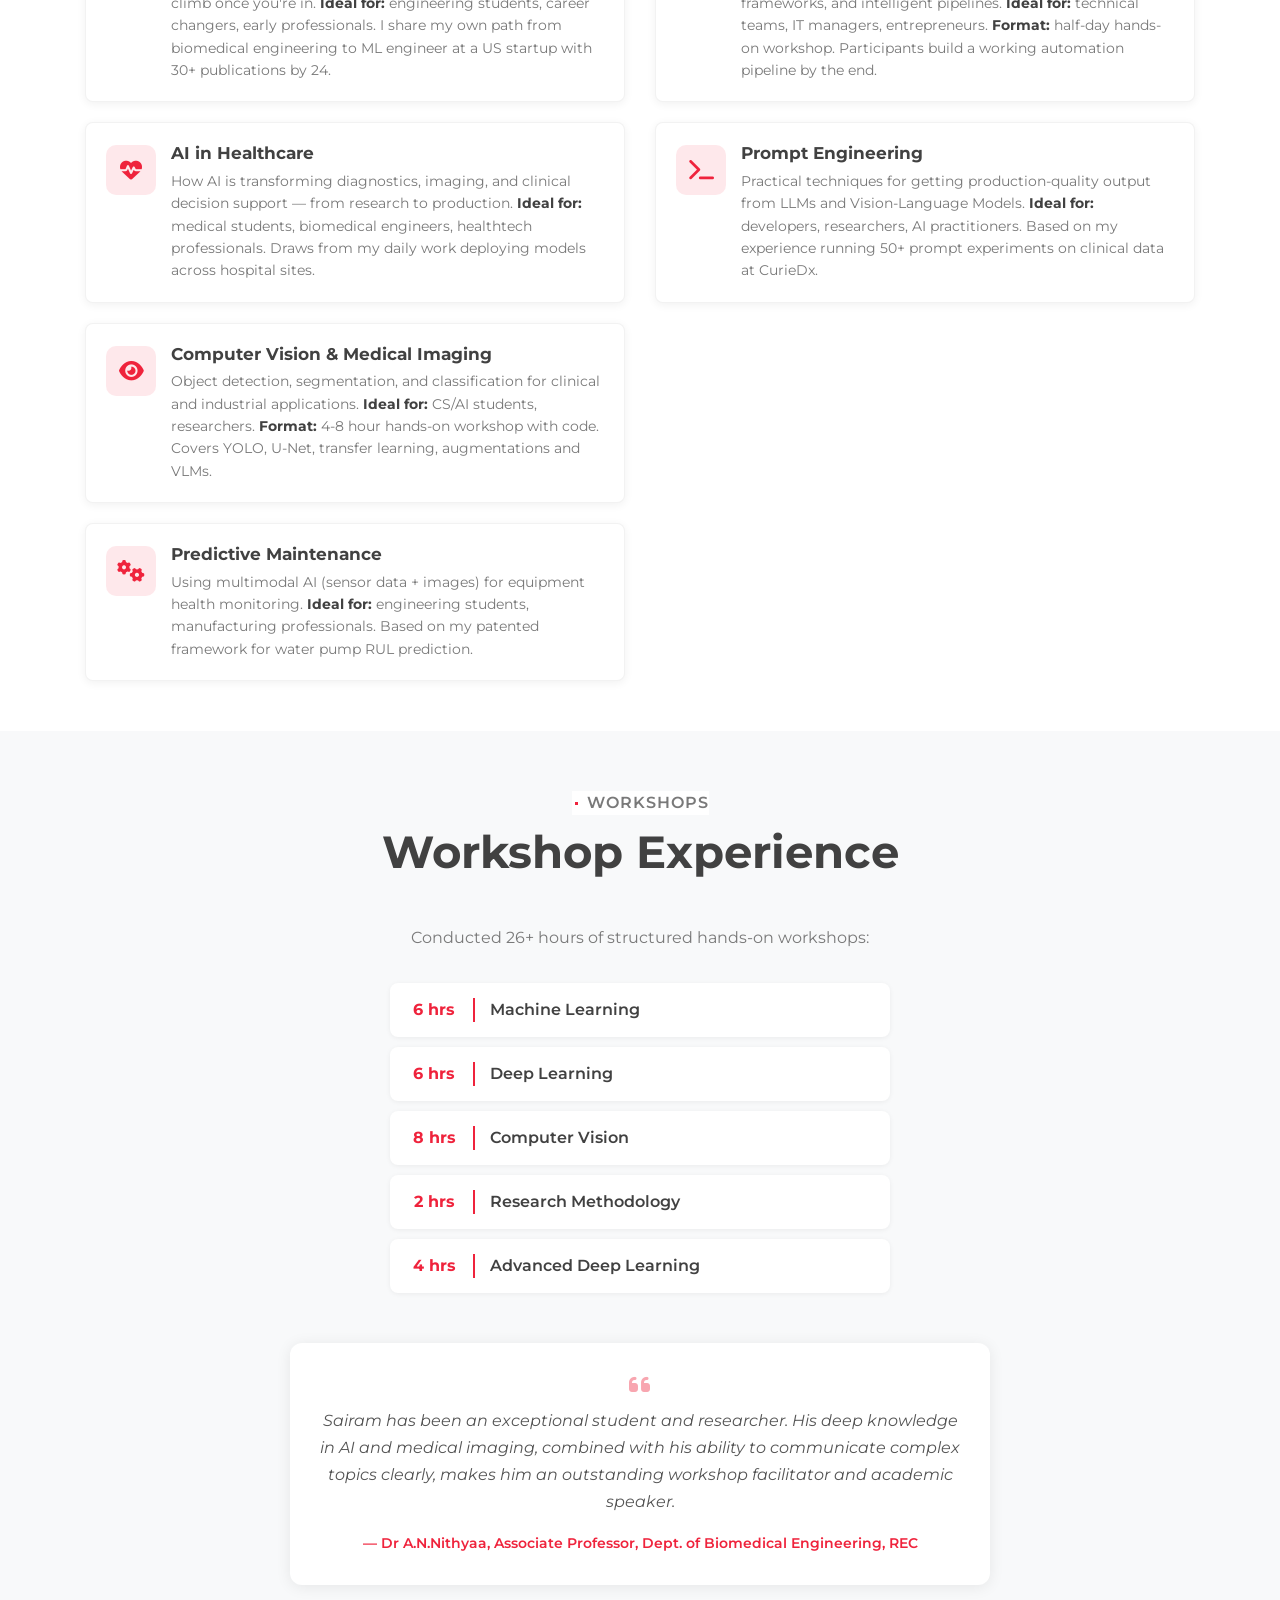
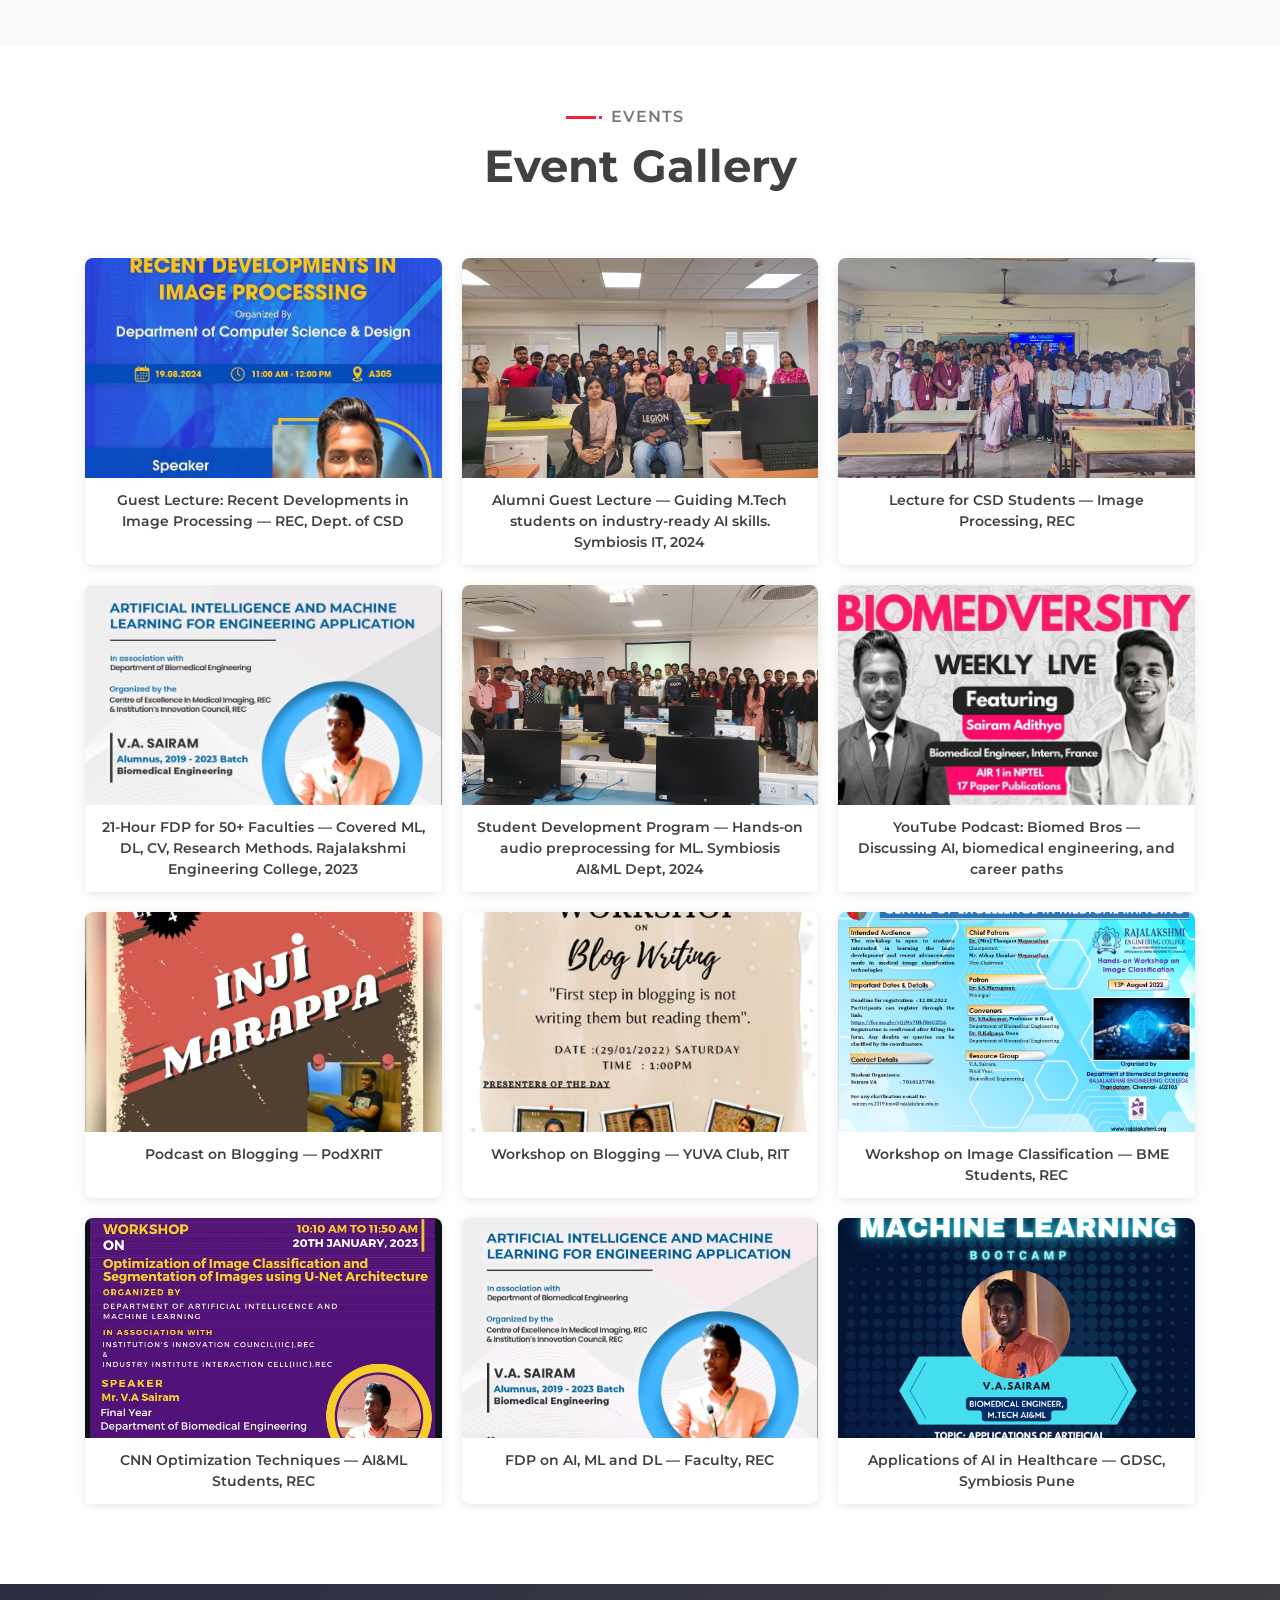
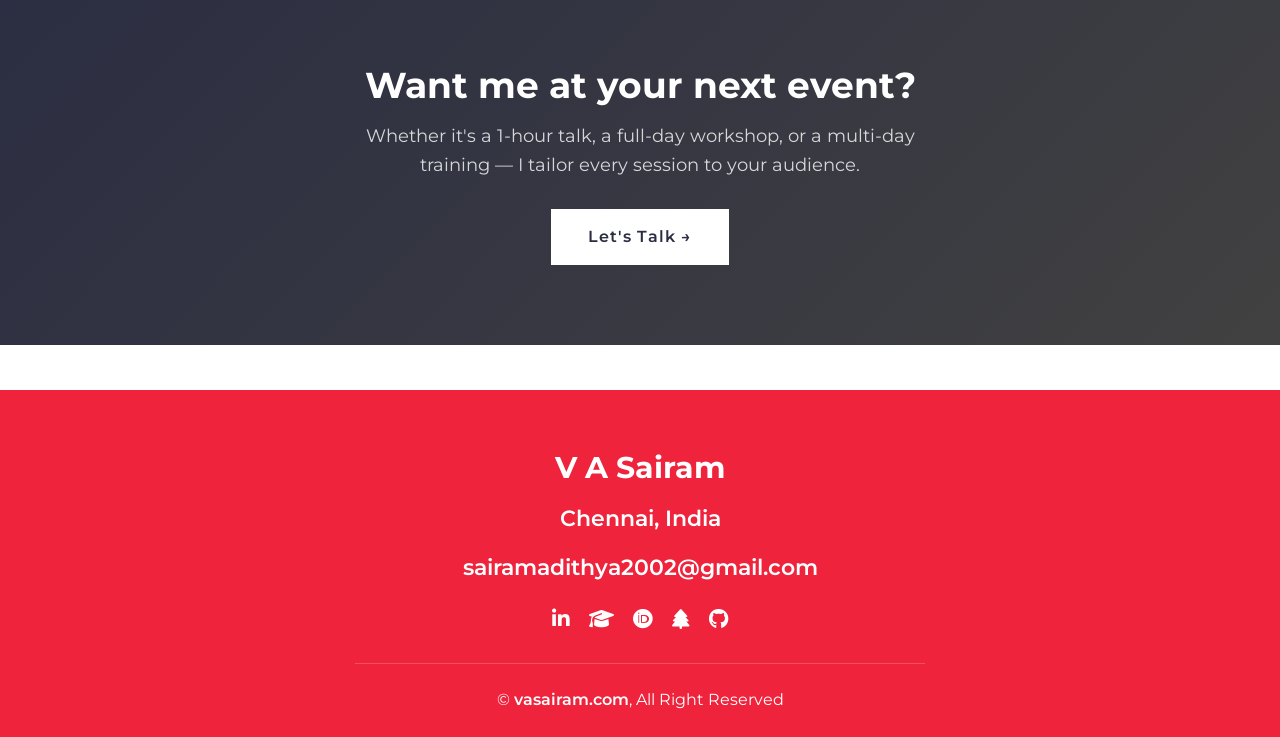
==== commit eba7fa6f: "Add SVG favicon and unify logo to single gray color Co-Authored-By: Claude Opus 4.6 (1M context) <no" ====
--- a/academia.html
+++ b/academia.html
@@ -7,7 +7,7 @@
         <meta content="V A Sairam — Academic talks, workshops, guest lectures on AI, ML, healthcare, business automation. 26+ hours of structured workshops. Available for speaking engagements." name="description">
 
         <!-- Favicon -->
-        <link href="img/favicon.ico" rel="icon">
+        <link href="img/favicon.svg" rel="icon" type="image/svg+xml">
 
         <!-- Google Font -->
         <link href="https://fonts.googleapis.com/css2?family=Montserrat:wght@300;400;500;600;700&display=swap" rel="stylesheet">
--- a/css/style.css
+++ b/css/style.css
@@ -181,21 +181,17 @@
     background: #f8f9fa;
 }
 
-/* Logo multi-color */
-.navbar-brand .logo-v {
-    color: #EF233C;
-}
-.navbar-brand .logo-a {
-    color: #ffffff;
-}
+/* Logo single gray color */
+.navbar-brand .logo-v,
+.navbar-brand .logo-a,
 .navbar-brand .logo-sairam {
-    color: rgba(255, 255, 255, 0.7);
+    color: #999999;
 }
 
 /* Logo shimmer animation */
 @keyframes logo-glow {
-    0%, 100% { text-shadow: 0 0 5px rgba(239, 35, 60, 0.0); }
-    50% { text-shadow: 0 0 15px rgba(239, 35, 60, 0.4), 0 0 30px rgba(239, 35, 60, 0.2); }
+    0%, 100% { text-shadow: 0 0 5px rgba(153, 153, 153, 0.0); }
+    50% { text-shadow: 0 0 15px rgba(153, 153, 153, 0.4), 0 0 30px rgba(153, 153, 153, 0.2); }
 }
 
 .logo-animated {
@@ -203,12 +199,8 @@
 }
 
 /* Sticky navbar logo colors */
-.navbar.nav-sticky .navbar-brand .logo-v {
-    color: #EF233C;
-}
-.navbar.nav-sticky .navbar-brand .logo-a {
-    color: #414141;
-}
+.navbar.nav-sticky .navbar-brand .logo-v,
+.navbar.nav-sticky .navbar-brand .logo-a,
 .navbar.nav-sticky .navbar-brand .logo-sairam {
     color: #999999;
 }
@@ -233,7 +225,7 @@
     }
 
     .navbar.nav-sticky .navbar-brand {
-        color: #EF233C;
+        color: #999999;
     }
 
     .navbar-light .navbar-nav .nav-link,
@@ -267,13 +259,11 @@
     }
 
     .navbar .navbar-brand {
-        color: #EF233C;
-    }
-
-    .navbar .navbar-brand .logo-a {
-        color: #414141;
-    }
-
+        color: #999999;
+    }
+
+    .navbar .navbar-brand .logo-v,
+    .navbar .navbar-brand .logo-a,
     .navbar .navbar-brand .logo-sairam {
         color: #999999;
     }
